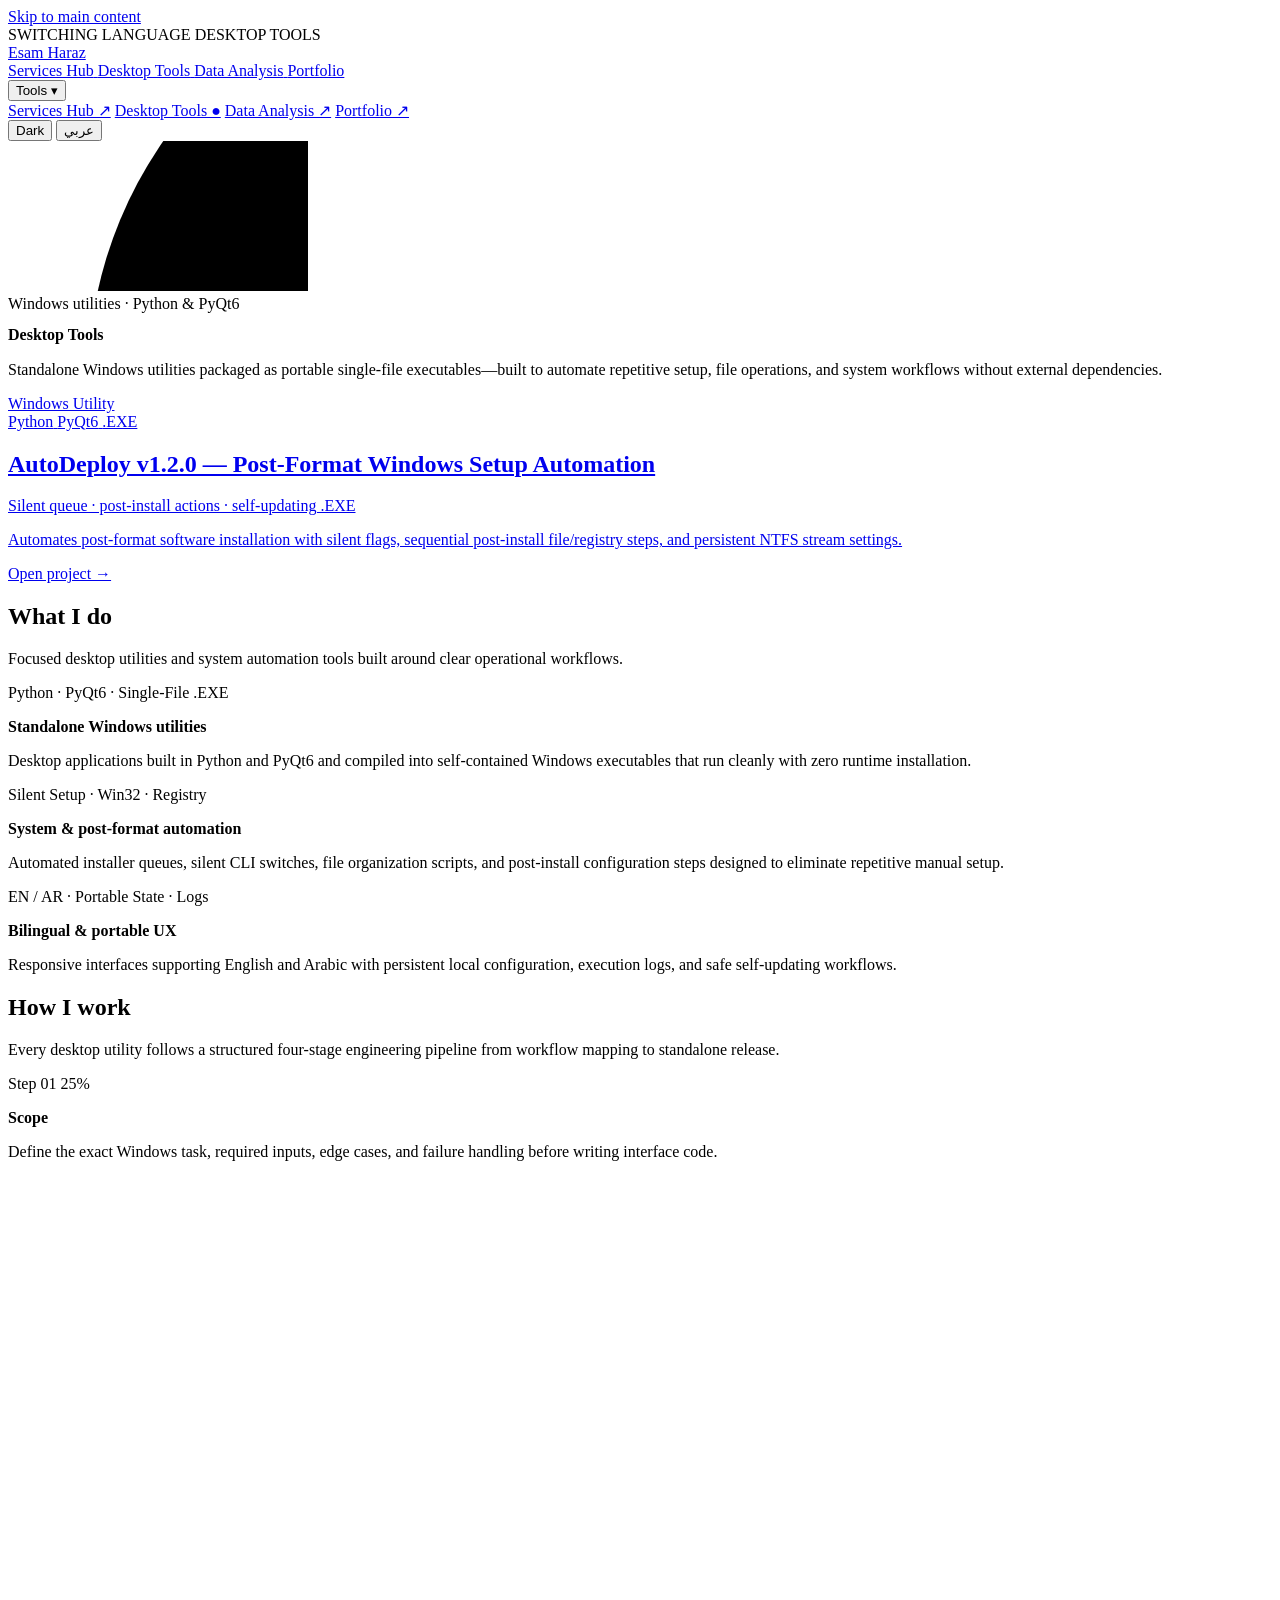
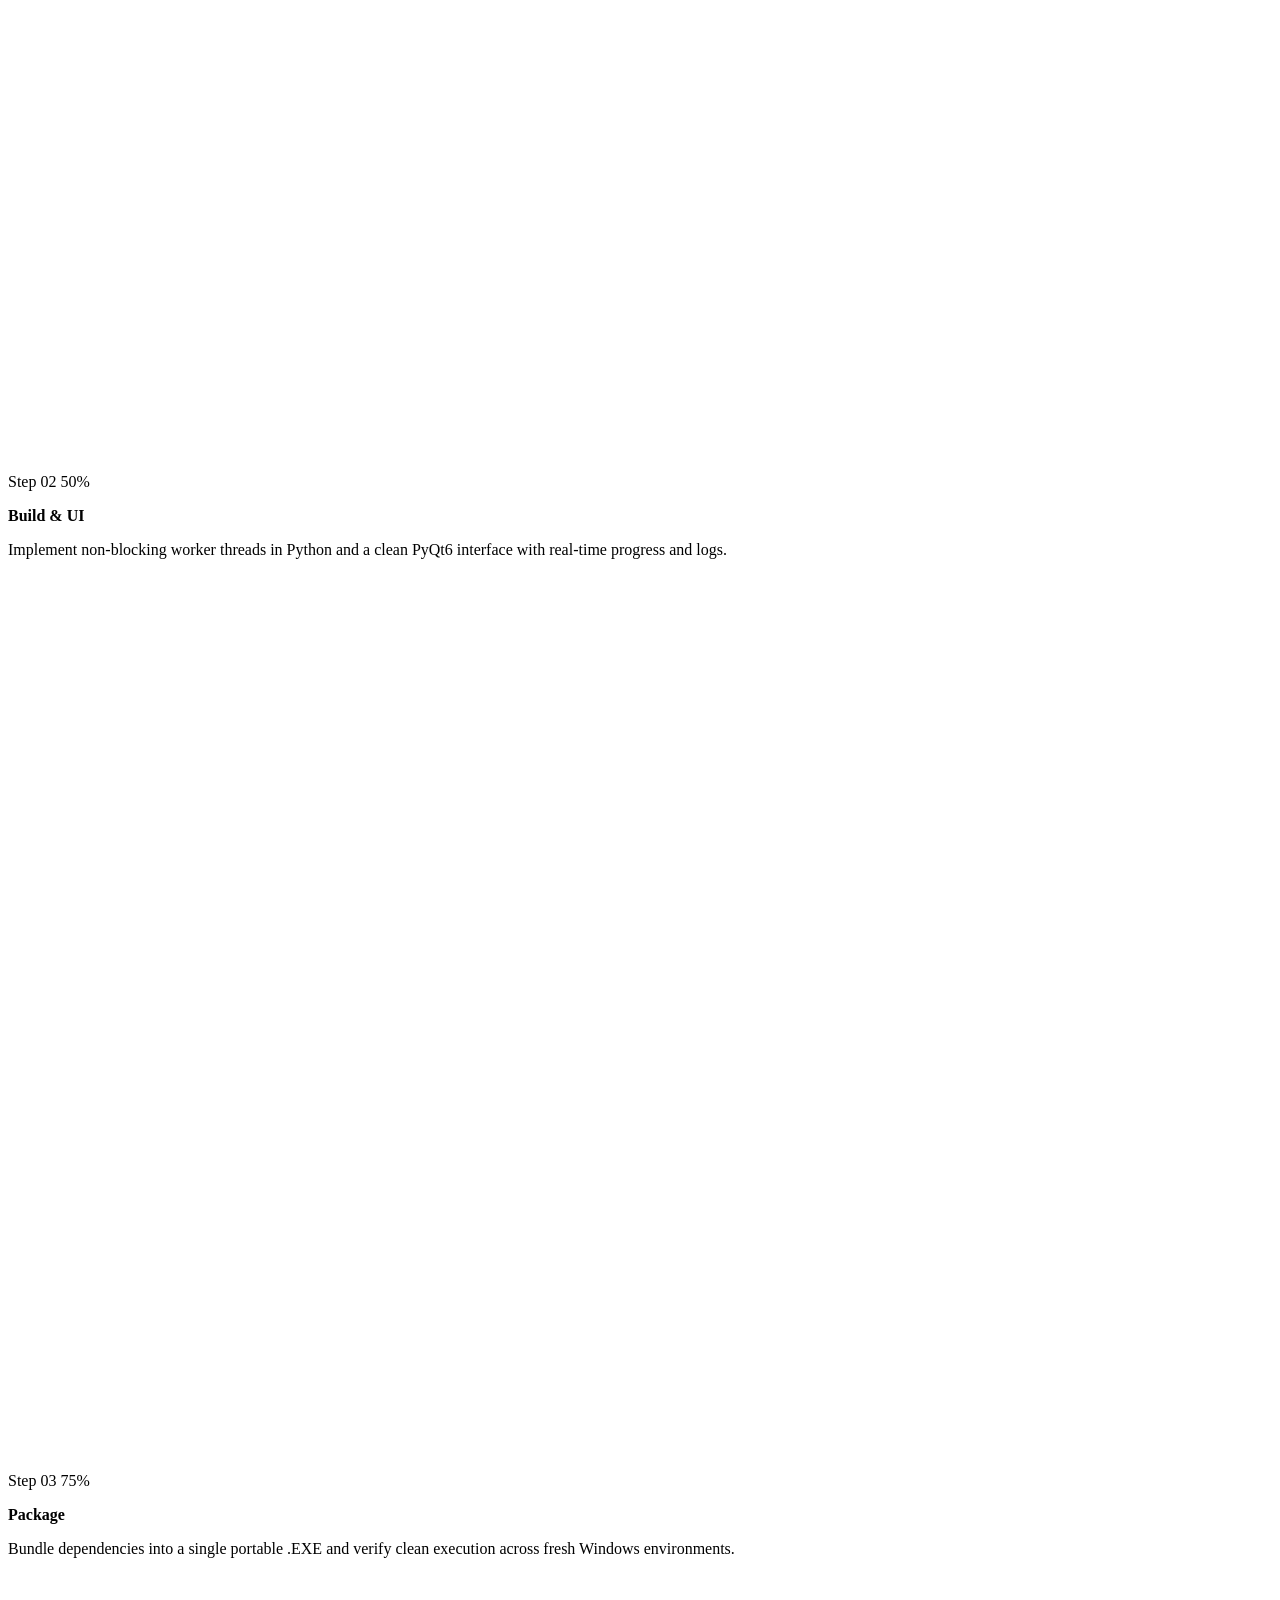
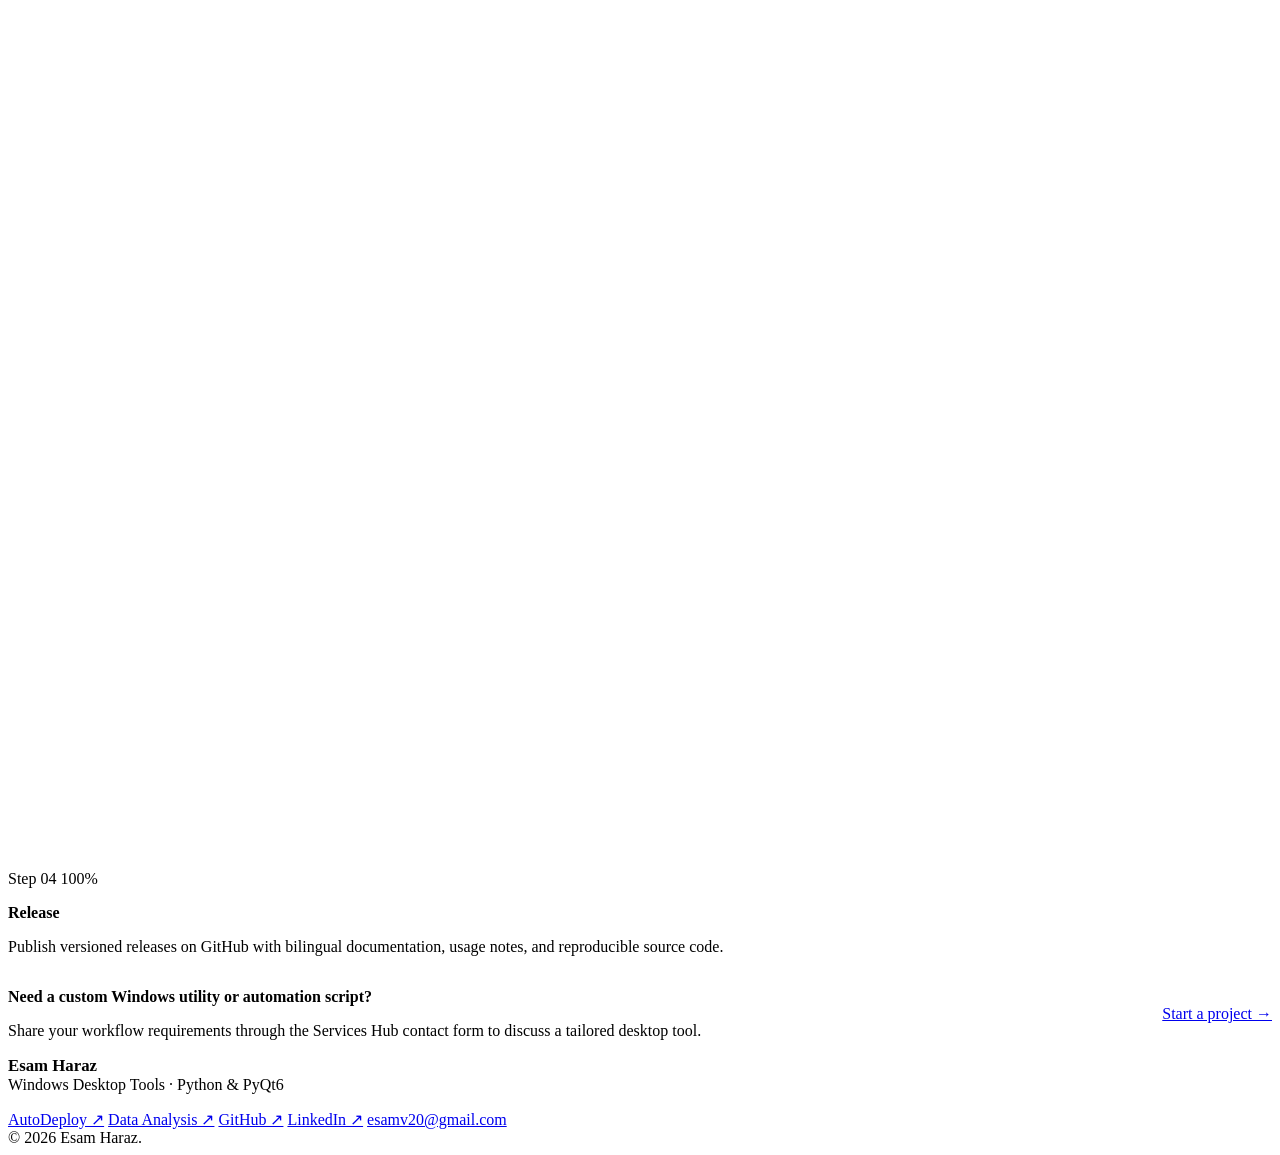
==== index.html @ bc5616f2 "Add index.html for Desktop Tools website This commit adds a new HTML file for the Desktop Tools webs" ====
<!DOCTYPE html>
<html lang="en" dir="ltr" data-site="deploy">
<head>
  <meta charset="UTF-8">
  <meta name="viewport" content="width=device-width, initial-scale=1.0">

  <!-- Single Site Config Block (Base URL, Navigation Graph & Contact Routing) -->
  <script>
    window.SITE_CONFIG = {
      baseUrl: "https://esam-haraz.github.io/Desktop-Tools/",
      currentSiteId: "desktop-tools",
      sitesGraph: [
        { id: "hub",           labelEn: "Services Hub",  labelAr: "المركز الرئيسي",   url: "https://esam-haraz.github.io/hub/" },
        { id: "desktop-tools", labelEn: "Desktop Tools", labelAr: "أدوات سطح المكتب", url: "./" },
        { id: "data",          labelEn: "Data Analysis", labelAr: "تحليل البيانات",   url: "https://esam-haraz.github.io/Data-Analysis/" },
        { id: "portfolio",     labelEn: "Portfolio",     labelAr: "معرض الأعمال",     url: "https://esam-haraz.github.io/portfolio/" }
      ],
      hubContactUrl: "https://esam-haraz.github.io/hub/#contact",
      email: "esamv20@gmail.com",
      linkedinUrl: "https://www.linkedin.com/in/esam-haraz-459925402"
    };
  </script>

  <!-- Primary SEO & Canonical Metadata -->
  <title>Windows Desktop Tools — Esam Haraz</title>
  <meta name="description" content="Standalone Windows desktop utilities and automation tools built by Esam Haraz with Python and PyQt6, packaged as portable single-file executables.">
  <meta name="author" content="Esam Haraz">
  <link rel="canonical" id="meta-canonical" href="https://esam-haraz.github.io/Desktop-Tools/">

  <!-- Open Graph & Social Sharing Metadata -->
  <meta property="og:type" content="website">
  <meta property="og:locale" content="en_US">
  <meta property="og:locale:alternate" content="ar_EG">
  <meta property="og:title" content="Windows Desktop Tools — Esam Haraz">
  <meta property="og:description" content="Standalone Windows desktop utilities built with Python and PyQt6, featuring silent setup automation, portable configuration, and bilingual interfaces.">
  <meta property="og:url" id="meta-og-url" content="https://esam-haraz.github.io/Desktop-Tools/">
  <meta property="og:image" id="meta-og-image" content="https://esam-haraz.github.io/Desktop-Tools/assets/og-cover.png?v=1">
  <meta property="og:image:width" content="1200">
  <meta property="og:image:height" content="630">
  <meta name="twitter:card" content="summary_large_image">
  <meta name="twitter:title" content="Windows Desktop Tools — Esam Haraz">
  <meta name="twitter:description" content="Standalone Windows desktop utilities built with Python and PyQt6, packaged as portable single-file executables.">
  <meta name="twitter:image" id="meta-twitter-image" content="https://esam-haraz.github.io/Desktop-Tools/assets/og-cover.png?v=1">

  <!-- Inline Vector Favicon (Deploy Green #35E08C) -->
  <link rel="icon" type="image/svg+xml" href="data:image/svg+xml,%3Csvg xmlns='http://www.w3.org/2000/svg' viewBox='0 0 64 64'%3E%3Crect x='4' y='4' width='56' height='56' rx='12' fill='%23080F0D' stroke='%2335E08C' stroke-width='3'/%3E%3Crect x='14' y='18' width='36' height='8' rx='4' fill='%2335E08C'/%3E%3Crect x='14' y='30' width='24' height='8' rx='4' fill='%2335E08C'/%3E%3Crect x='14' y='42' width='30' height='8' rx='4' fill='%2335E08C'/%3E%3C/svg%3E">

  <!-- Google Fonts: Bricolage Grotesque, Instrument Sans, DM Mono & IBM Plex Sans Arabic -->
  <link rel="preconnect" href="https://fonts.googleapis.com">
  <link rel="preconnect" href="https://fonts.gstatic.com" crossorigin>
  <link href="https://fonts.googleapis.com/css2?family=Bricolage+Grotesque:wght@700;800&family=DM+Mono:wght@400;500&family=IBM+Plex+Sans+Arabic:wght@400;500;600;700&family=Instrument+Sans:wght@400;500;600;700&display=swap" rel="stylesheet">

  <!-- Shared Design System v1.1 -->
  <link rel="stylesheet" href="./assets/ds.css">
  <script src="./assets/ds.js" defer></script>
</head>
<body>
  <a href="#main-content" class="ds-skip-link" data-i18n="skipToMain">Skip to main content</a>

  <!-- Circular Language Transition Curtain (Wipe Motion) -->
  <div class="ds-curtain" id="ds-curtain" aria-hidden="true">
    <div class="ds-curtain-layer ds-curtain-outer" id="ds-curtain-outer"></div>
    <div class="ds-curtain-layer ds-curtain-inner" id="ds-curtain-inner">
      <span class="ds-curtain-sub" id="ds-curtain-sub">SWITCHING LANGUAGE</span>
      <span class="ds-curtain-label" id="ds-curtain-label">DESKTOP TOOLS</span>
    </div>
  </div>

  <!-- Site Header with Mini Node-Graph Navigation & Mobile (<480px) Dropdown -->
  <header class="ds-header">
    <a href="./" class="ds-brand">
      <span class="ds-brand-mark" aria-hidden="true"></span>
      <span data-i18n="brandName">Esam Haraz</span>
    </a>

    <!-- Desktop & Tablet Mini Node-Graph (Static fallback included for No-JS) -->
    <nav class="ds-mini-graph" id="ds-mini-graph" aria-label="Sites network navigation">
      <a href="https://esam-haraz.github.io/hub/" class="ds-mini-node">
        <span class="ds-mini-dot" aria-hidden="true"></span>
        <span>Services Hub</span>
      </a>
      <span class="ds-mini-edge" aria-hidden="true"></span>
      <a href="./" class="ds-mini-node is-current" aria-current="page">
        <span class="ds-mini-dot" aria-hidden="true"></span>
        <span>Desktop Tools</span>
      </a>
      <span class="ds-mini-edge" aria-hidden="true"></span>
      <a href="https://esam-haraz.github.io/Data-Analysis/" class="ds-mini-node">
        <span class="ds-mini-dot" aria-hidden="true"></span>
        <span>Data Analysis</span>
      </a>
      <span class="ds-mini-edge" aria-hidden="true"></span>
      <a href="https://esam-haraz.github.io/portfolio/" class="ds-mini-node">
        <span class="ds-mini-dot" aria-hidden="true"></span>
        <span>Portfolio</span>
      </a>
    </nav>

    <!-- Mobile (<480px) Compact Dropdown Switcher -->
    <div class="ds-nav-dropdown" id="ds-nav-dropdown">
      <button type="button"
              class="ds-nav-dropdown-btn"
              id="ds-nav-dropdown-btn"
              aria-expanded="false"
              aria-controls="ds-nav-dropdown-menu">
        Tools ▾
      </button>
      <div class="ds-nav-dropdown-menu" id="ds-nav-dropdown-menu" role="menu">
        <a href="https://esam-haraz.github.io/hub/" role="menuitem">Services Hub ↗</a>
        <a href="./" class="is-current" aria-current="page" role="menuitem">Desktop Tools ●</a>
        <a href="https://esam-haraz.github.io/Data-Analysis/" role="menuitem">Data Analysis ↗</a>
        <a href="https://esam-haraz.github.io/portfolio/" role="menuitem">Portfolio ↗</a>
      </div>
    </div>

    <!-- Theme & Language Controls -->
    <div class="ds-header-controls">
      <button type="button" class="ds-icon-btn" id="ds-theme-toggle" aria-pressed="false" aria-label="Switch to dark mode">
        <span data-theme-label>Dark</span>
      </button>
      <button type="button" class="ds-icon-btn" id="ds-lang-toggle" aria-label="التبديل إلى اللغة العربية">
        عربي
      </button>
    </div>
  </header>

  <!-- Thin Top Scroll Progress Bar -->
  <div class="ds-top-progress" aria-hidden="true">
    <div class="ds-top-progress-fill"></div>
  </div>

  <main id="main-content">
    <!-- ======================================================================
         HERO & RADIAL SPIDER NETWORK GRAPH
         ====================================================================== -->
    <section class="ds-section" aria-labelledby="tools-hero-title">
      <div class="ds-container">
        <div class="ds-spider-wrap">
          <div class="ds-spider-canvas" id="ds-spider-canvas">

            <!-- Concentric SVG Rings & Animated Connectors (Desktop) -->
            <svg class="ds-spider-svg" id="ds-spider-svg" aria-hidden="true">
              <circle class="ds-spider-ring" cx="500" cy="240" r="160"></circle>
              <circle class="ds-spider-ring" cx="500" cy="240" r="290"></circle>
              <circle class="ds-spider-ring" cx="500" cy="240" r="420"></circle>

              <path class="ds-spider-edge-base" data-edge="0" d=""></path>
              <path class="ds-spider-edge-fill" data-edge="0" d=""></path>
            </svg>

            <!-- Central Topic Node -->
            <div class="ds-spider-center" id="ds-spider-center">
              <div class="ds-chips-row" style="justify-content: center; margin-block-end: var(--space-3);">
                <span class="ds-chip" data-i18n="toolsChip">Windows utilities · Python &amp; PyQt6</span>
              </div>
              <h1 id="tools-hero-title" style="font-size: var(--text-hero); line-height: 1.15; margin-block-end: var(--space-3);" data-i18n="heroTitle">
                Desktop Tools
              </h1>
              <p style="color: var(--ink-muted); margin-inline: auto;" data-i18n="heroLead">
                Standalone Windows utilities packaged as portable single-file executables—built to automate repetitive setup, file operations, and system workflows without external dependencies.
              </p>
            </div>

            <!-- Connected Project Nodes (Real <a> links for keyboard & No-JS) -->
            <div class="ds-spider-branches">

              <!-- Branch 0: AutoDeploy v1.2.0 -->
              <a href="https://esam-haraz.github.io/AutoDeploy/" class="ds-spider-node" data-branch="0">
                <div>
                  <div class="ds-spider-node-top" style="margin-block-end: var(--space-2);">
                    <span class="ds-chip ds-chip-accent" data-i18n="p1Domain">Windows Utility</span>
                    <div class="ds-chips-row">
                      <span class="ds-chip">Python</span>
                      <span class="ds-chip">PyQt6</span>
                      <span class="ds-chip">.EXE</span>
                    </div>
                  </div>
                  <h2 class="ds-spider-node-title" data-i18n="p1Title">
                    AutoDeploy v1.2.0 — Post-Format Windows Setup Automation
                  </h2>
                </div>

                <div class="ds-spider-stat" data-i18n="p1Stat">
                  Silent queue · post-install actions · self-updating .EXE
                </div>

                <p class="ds-spider-extra" data-i18n="p1Extra">
                  Automates post-format software installation with silent flags, sequential post-install file/registry steps, and persistent NTFS stream settings.
                </p>

                <span class="ds-spider-cta" data-i18n="openProject">Open project →</span>
              </a>

            </div>
          </div>
        </div>
      </div>
    </section>

    <!-- ======================================================================
         SECTION: WHAT I DO
         ====================================================================== -->
    <section class="ds-section" id="what-i-do" aria-labelledby="what-title">
      <div class="ds-container">
        <div class="ds-section-header">
          <h2 class="ds-section-title" id="what-title" data-i18n="whatTitle">What I do</h2>
          <p class="ds-section-desc" data-i18n="whatDesc">
            Focused desktop utilities and system automation tools built around clear operational workflows.
          </p>
        </div>

        <div class="ds-services-grid">
          <article class="ds-node">
            <div class="ds-node-header">
              <span>Python · PyQt6 · Single-File .EXE</span>
            </div>
            <div class="ds-node-body">
              <h3 style="font-size: var(--text-h3); margin-block-end: var(--space-2);" data-i18n="srv1Title">
                Standalone Windows utilities
              </h3>
              <p style="color: var(--ink-muted); font-size: var(--text-sm);" data-i18n="srv1Body">
                Desktop applications built in Python and PyQt6 and compiled into self-contained Windows executables that run cleanly with zero runtime installation.
              </p>
            </div>
          </article>

          <article class="ds-node">
            <div class="ds-node-header">
              <span>Silent Setup · Win32 · Registry</span>
            </div>
            <div class="ds-node-body">
              <h3 style="font-size: var(--text-h3); margin-block-end: var(--space-2);" data-i18n="srv2Title">
                System &amp; post-format automation
              </h3>
              <p style="color: var(--ink-muted); font-size: var(--text-sm);" data-i18n="srv2Body">
                Automated installer queues, silent CLI switches, file organization scripts, and post-install configuration steps designed to eliminate repetitive manual setup.
              </p>
            </div>
          </article>

          <article class="ds-node">
            <div class="ds-node-header">
              <span>EN / AR · Portable State · Logs</span>
            </div>
            <div class="ds-node-body">
              <h3 style="font-size: var(--text-h3); margin-block-end: var(--space-2);" data-i18n="srv3Title">
                Bilingual &amp; portable UX
              </h3>
              <p style="color: var(--ink-muted); font-size: var(--text-sm);" data-i18n="srv3Body">
                Responsive interfaces supporting English and Arabic with persistent local configuration, execution logs, and safe self-updating workflows.
              </p>
            </div>
          </article>
        </div>
      </div>
    </section>

    <!-- ======================================================================
         SECTION: HOW I WORK (4-NODE CONNECTED PIPELINE WITH PORTS)
         ====================================================================== -->
    <section class="ds-section" id="how-i-work" aria-labelledby="how-title">
      <div class="ds-container">
        <div class="ds-section-header">
          <h2 class="ds-section-title" id="how-title" data-i18n="howTitle">How I work</h2>
          <p class="ds-section-desc" data-i18n="howDesc">
            Every desktop utility follows a structured four-stage engineering pipeline from workflow mapping to standalone release.
          </p>
        </div>

        <div class="ds-pipeline-row">
          <!-- Step 01 -->
          <div class="ds-pipeline-step">
            <span class="ds-port ds-port--out is-connected" aria-hidden="true"></span>
            <div class="ds-step-top">
              <span class="ds-step-badge">Step 01</span>
              <span class="ds-step-pct">25%</span>
            </div>
            <div>
              <h3 style="font-size: var(--text-h3); margin-block-end: var(--space-1);" data-i18n="step1Title">Scope</h3>
              <p style="font-size: var(--text-sm); color: var(--ink-muted);" data-i18n="step1Body">
                Define the exact Windows task, required inputs, edge cases, and failure handling before writing interface code.
              </p>
            </div>
            <div class="ds-step-meter">
              <div class="ds-progress" aria-hidden="true">
                <div class="ds-progress-fill" style="--progress: 0.25;"></div>
              </div>
            </div>
          </div>

          <!-- Connector 01 -> 02 -->
          <div class="ds-pipeline-link" aria-hidden="true">
            <svg class="ds-connector" data-scroll-fill data-connector-index="0" viewBox="0 0 34 24">
              <line class="ds-connector-base" x1="0" y1="12" x2="34" y2="12"></line>
              <line class="ds-connector-fill" x1="0" y1="12" x2="34" y2="12"></line>
            </svg>
          </div>

          <!-- Step 02 -->
          <div class="ds-pipeline-step">
            <span class="ds-port ds-port--in is-connected" aria-hidden="true"></span>
            <span class="ds-port ds-port--out is-connected" aria-hidden="true"></span>
            <div class="ds-step-top">
              <span class="ds-step-badge">Step 02</span>
              <span class="ds-step-pct">50%</span>
            </div>
            <div>
              <h3 style="font-size: var(--text-h3); margin-block-end: var(--space-1);" data-i18n="step2Title">Build &amp; UI</h3>
              <p style="font-size: var(--text-sm); color: var(--ink-muted);" data-i18n="step2Body">
                Implement non-blocking worker threads in Python and a clean PyQt6 interface with real-time progress and logs.
              </p>
            </div>
            <div class="ds-step-meter">
              <div class="ds-progress" aria-hidden="true">
                <div class="ds-progress-fill" style="--progress: 0.50;"></div>
              </div>
            </div>
          </div>

          <!-- Connector 02 -> 03 -->
          <div class="ds-pipeline-link" aria-hidden="true">
            <svg class="ds-connector" data-scroll-fill data-connector-index="1" viewBox="0 0 34 24">
              <line class="ds-connector-base" x1="0" y1="12" x2="34" y2="12"></line>
              <line class="ds-connector-fill" x1="0" y1="12" x2="34" y2="12"></line>
            </svg>
          </div>

          <!-- Step 03 -->
          <div class="ds-pipeline-step">
            <span class="ds-port ds-port--in is-connected" aria-hidden="true"></span>
            <span class="ds-port ds-port--out is-connected" aria-hidden="true"></span>
            <div class="ds-step-top">
              <span class="ds-step-badge">Step 03</span>
              <span class="ds-step-pct">75%</span>
            </div>
            <div>
              <h3 style="font-size: var(--text-h3); margin-block-end: var(--space-1);" data-i18n="step3Title">Package</h3>
              <p style="font-size: var(--text-sm); color: var(--ink-muted);" data-i18n="step3Body">
                Bundle dependencies into a single portable .EXE and verify clean execution across fresh Windows environments.
              </p>
            </div>
            <div class="ds-step-meter">
              <div class="ds-progress" aria-hidden="true">
                <div class="ds-progress-fill" style="--progress: 0.75;"></div>
              </div>
            </div>
          </div>

          <!-- Connector 03 -> 04 -->
          <div class="ds-pipeline-link" aria-hidden="true">
            <svg class="ds-connector" data-scroll-fill data-connector-index="2" viewBox="0 0 34 24">
              <line class="ds-connector-base" x1="0" y1="12" x2="34" y2="12"></line>
              <line class="ds-connector-fill" x1="0" y1="12" x2="34" y2="12"></line>
            </svg>
          </div>

          <!-- Step 04 -->
          <div class="ds-pipeline-step">
            <span class="ds-port ds-port--in is-connected" aria-hidden="true"></span>
            <div class="ds-step-top">
              <span class="ds-step-badge">Step 04</span>
              <span class="ds-step-pct">100%</span>
            </div>
            <div>
              <h3 style="font-size: var(--text-h3); margin-block-end: var(--space-1);" data-i18n="step4Title">Release</h3>
              <p style="font-size: var(--text-sm); color: var(--ink-muted);" data-i18n="step4Body">
                Publish versioned releases on GitHub with bilingual documentation, usage notes, and reproducible source code.
              </p>
            </div>
            <div class="ds-step-meter">
              <div class="ds-progress" aria-hidden="true">
                <div class="ds-progress-fill" style="--progress: 1;"></div>
              </div>
            </div>
          </div>
        </div>

        <!-- Single Contact CTA (Bound to SITE_CONFIG.hubContactUrl -> Hub #contact) -->
        <div style="margin-block-start: var(--space-6); display: flex; flex-wrap: wrap; align-items: center; justify-content: space-between; gap: var(--space-4); background-color: var(--bg-surface); border: 1.5px solid var(--rule-strong); border-radius: var(--radius-lg); padding: var(--space-5);">
          <div>
            <h3 style="font-size: var(--text-h3); margin-block-end: var(--space-1);" data-i18n="ctaBoxTitle">
              Need a custom Windows utility or automation script?
            </h3>
            <p style="font-size: var(--text-sm); color: var(--ink-muted);" data-i18n="ctaBoxDesc">
              Share your workflow requirements through the Services Hub contact form to discuss a tailored desktop tool.
            </p>
          </div>
          <a href="https://esam-haraz.github.io/hub/#contact" class="ds-btn ds-btn-primary" data-contact-cta data-i18n="ctaBoxBtn">
            Start a project →
          </a>
        </div>
      </div>
    </section>
  </main>

  <!-- Site Footer -->
  <footer class="ds-footer">
    <div class="ds-container">
      <div class="ds-footer-grid">
        <div>
          <strong style="font-family: var(--font-display); font-size: 1.05rem;" data-i18n="brandName">Esam Haraz</strong>
          <p style="font-size: var(--text-sm); color: var(--ink-muted); margin-block-start: var(--space-1);" data-i18n="footerTagline">
            Windows Desktop Tools · Python &amp; PyQt6
          </p>
        </div>

        <div class="ds-footer-links">
          <a href="https://esam-haraz.github.io/AutoDeploy/" class="ds-btn ds-btn-secondary">AutoDeploy ↗</a>
          <a href="https://esam-haraz.github.io/Data-Analysis/" class="ds-btn ds-btn-secondary" data-i18n="navData">Data Analysis ↗</a>
          <a href="https://github.com/Esam-Haraz" target="_blank" rel="noopener noreferrer" class="ds-btn ds-btn-secondary">GitHub ↗</a>
          <a href="https://www.linkedin.com/in/esam-haraz-459925402" target="_blank" rel="noopener noreferrer" class="ds-btn ds-btn-secondary">LinkedIn ↗</a>
          <a href="https://esam-haraz.github.io/hub/#contact" class="ds-btn ds-btn-secondary" data-contact-cta>esamv20@gmail.com</a>
        </div>
      </div>

      <div class="ds-footer-bottom">
        <span data-i18n="copyright">© 2026 Esam Haraz.</span>
      </div>
    </div>
  </footer>

  <!-- ==========================================================================
       BILINGUAL DICTIONARY (EN & AR)
       ========================================================================== -->
  <script>
    window.PAGE_I18N = {
      en: {
        skipToMain: "Skip to main content",
        brandName: "Esam Haraz",
        toolsChip: "Windows utilities · Python & PyQt6",
        heroTitle: "Desktop Tools",
        heroLead: "Standalone Windows utilities packaged as portable single-file executables—built to automate repetitive setup, file operations, and system workflows without external dependencies.",
        p1Domain: "Windows Utility",
        p1Title: "AutoDeploy v1.2.0 — Post-Format Windows Setup Automation",
        p1Stat: "Silent queue · post-install actions · self-updating .EXE",
        p1Extra: "Automates post-format software installation with silent flags, sequential post-install file/registry steps, and persistent NTFS stream settings.",
        openProject: "Open project →",
        whatTitle: "What I do",
        whatDesc: "Focused desktop utilities and system automation tools built around clear operational workflows.",
        srv1Title: "Standalone Windows utilities",
        srv1Body: "Desktop applications built in Python and PyQt6 and compiled into self-contained Windows executables that run cleanly with zero runtime installation.",
        srv2Title: "System & post-format automation",
        srv2Body: "Automated installer queues, silent CLI switches, file organization scripts, and post-install configuration steps designed to eliminate repetitive manual setup.",
        srv3Title: "Bilingual & portable UX",
        srv3Body: "Responsive interfaces supporting English and Arabic with persistent local configuration, execution logs, and safe self-updating workflows.",
        howTitle: "How I work",
        howDesc: "Every desktop utility follows a structured four-stage engineering pipeline from workflow mapping to standalone release.",
        step1Title: "Scope",
        step1Body: "Define the exact Windows task, required inputs, edge cases, and failure handling before writing interface code.",
        step2Title: "Build & UI",
        step2Body: "Implement non-blocking worker threads in Python and a clean PyQt6 interface with real-time progress and logs.",
        step3Title: "Package",
        step3Body: "Bundle dependencies into a single portable .EXE and verify clean execution across fresh Windows environments.",
        step4Title: "Release",
        step4Body: "Publish versioned releases on GitHub with bilingual documentation, usage notes, and reproducible source code.",
        ctaBoxTitle: "Need a custom Windows utility or automation script?",
        ctaBoxDesc: "Share your workflow requirements through the Services Hub contact form to discuss a tailored desktop tool.",
        ctaBoxBtn: "Start a project →",
        footerTagline: "Windows Desktop Tools · Python & PyQt6",
        navData: "Data Analysis ↗",
        copyright: "© 2026 Esam Haraz."
      },
      ar: {
        skipToMain: "تخطي إلى المحتوى الرئيسي",
        brandName: "عصام حراز",
        toolsChip: "أدوات ويندوز · Python و PyQt6",
        heroTitle: "أدوات سطح المكتب",
        heroLead: "أدوات مستقلة لنظام ويندوز مغلفة في ملفات تنفيذية محمولة (.EXE)—مصممة لأتمتة تثبيت البرامج وإدارة الملفات ومهام النظام المتكررة بدون أي متطلبات تثبيت خارجية.",
        p1Domain: "أداة ويندوز",
        p1Title: "AutoDeploy v1.2.0 — أتمتة إعداد الويندوز بعد الفورمات",
        p1Stat: "طابور تثبيت صامت · خطوات ما بعد التثبيت · ملف .EXE محمول",
        p1Extra: "يؤتمت تثبيت البرامج بعد فورمات الويندوز بأوامر التثبيت الصامت، وخطوات نسخ الملفات وتعديل الريجستري، وحفظ الإعدادات داخل تدفقات NTFS.",
        openProject: "فتح المشروع ←",
        whatTitle: "ما أقدمه",
        whatDesc: "أدوات سطح مكتب عملية وحلول أتمتة للنظام مبنية وفق متطلبات تشغيلية واضحة.",
        srv1Title: "أدوات ويندوز مستقلة",
        srv1Body: "تطبيقات سطح مكتب مطورة بلغة Python و PyQt6 ومجمعة في ملف تنفيذي واحد يعمل مباشرة على ويندوز بدون الحاجة لتثبيت بيئات تشغيل.",
        srv2Title: "أتمتة النظام وما بعد الفورمات",
        srv2Body: "طوابير تثبيت تلقائية، وأوامر تشغيل صامتة، وسكربتات تنظيم الملفات وخطوات الإعداد المسبق لتوفير الوقت وتجنب التكرار اليدوي.",
        srv3Title: "تجربة مستخدم محمولة وثنائية اللغة",
        srv3Body: "واجهات تدعم اللغتين العربية والإنجليزية مع حفظ الإعدادات محلياً وسجلات تنفيذ واضحة ودعم التحديث الذاتي الآمن.",
        howTitle: "منهجية العمل",
        howDesc: "تتبع كل أداة مسار تطوير واضح من أربع مراحل متسلسلة بدءاً من تحديد المتطلبات وحتى النشر كملف تنفيذي مستقل.",
        step1Title: "تحديد النطاق",
        step1Body: "تحديد المهمة المطلوبة على ويندوز والمدخلات والحالات الاستثنائية وطريقة التعامل مع الأخطاء قبل بناء الواجهة.",
        step2Title: "البرمجة والواجهة",
        step2Body: "تنفيذ العمليات في مسارات خلفية (Worker Threads) بـ Python مع واجهة PyQt6 تعرض التقدم وسجل التنفيذ لحظياً.",
        step3Title: "التغليف والاختبار",
        step3Body: "دمج الاعتماديات في ملف .EXE محمول واحد واختباره على بيئة ويندوز نظيفة لضمان الاستقرار.",
        step4Title: "الإصدار والتوثيق",
        step4Body: "نشر الإصدارات على GitHub مع توثيق كامل باللغتين وتعليمات التشغيل والكود المصدري.",
        ctaBoxTitle: "هل تحتاج إلى أداة ويندوز مخصصة أو سكربت أتمتة؟",
        ctaBoxDesc: "شارك تفاصيل المهمة التي ترغب في أتمتتها عبر نموذج التواصل في المركز الرئيسي.",
        ctaBoxBtn: "ابدأ مشروعاً ←",
        footerTagline: "أدوات سطح مكتب لويندوز · Python و PyQt6",
        navData: "تحليل البيانات ↗",
        copyright: "© 2026 عصام حراز."
      }
    };
  </script>
</body>
</html>
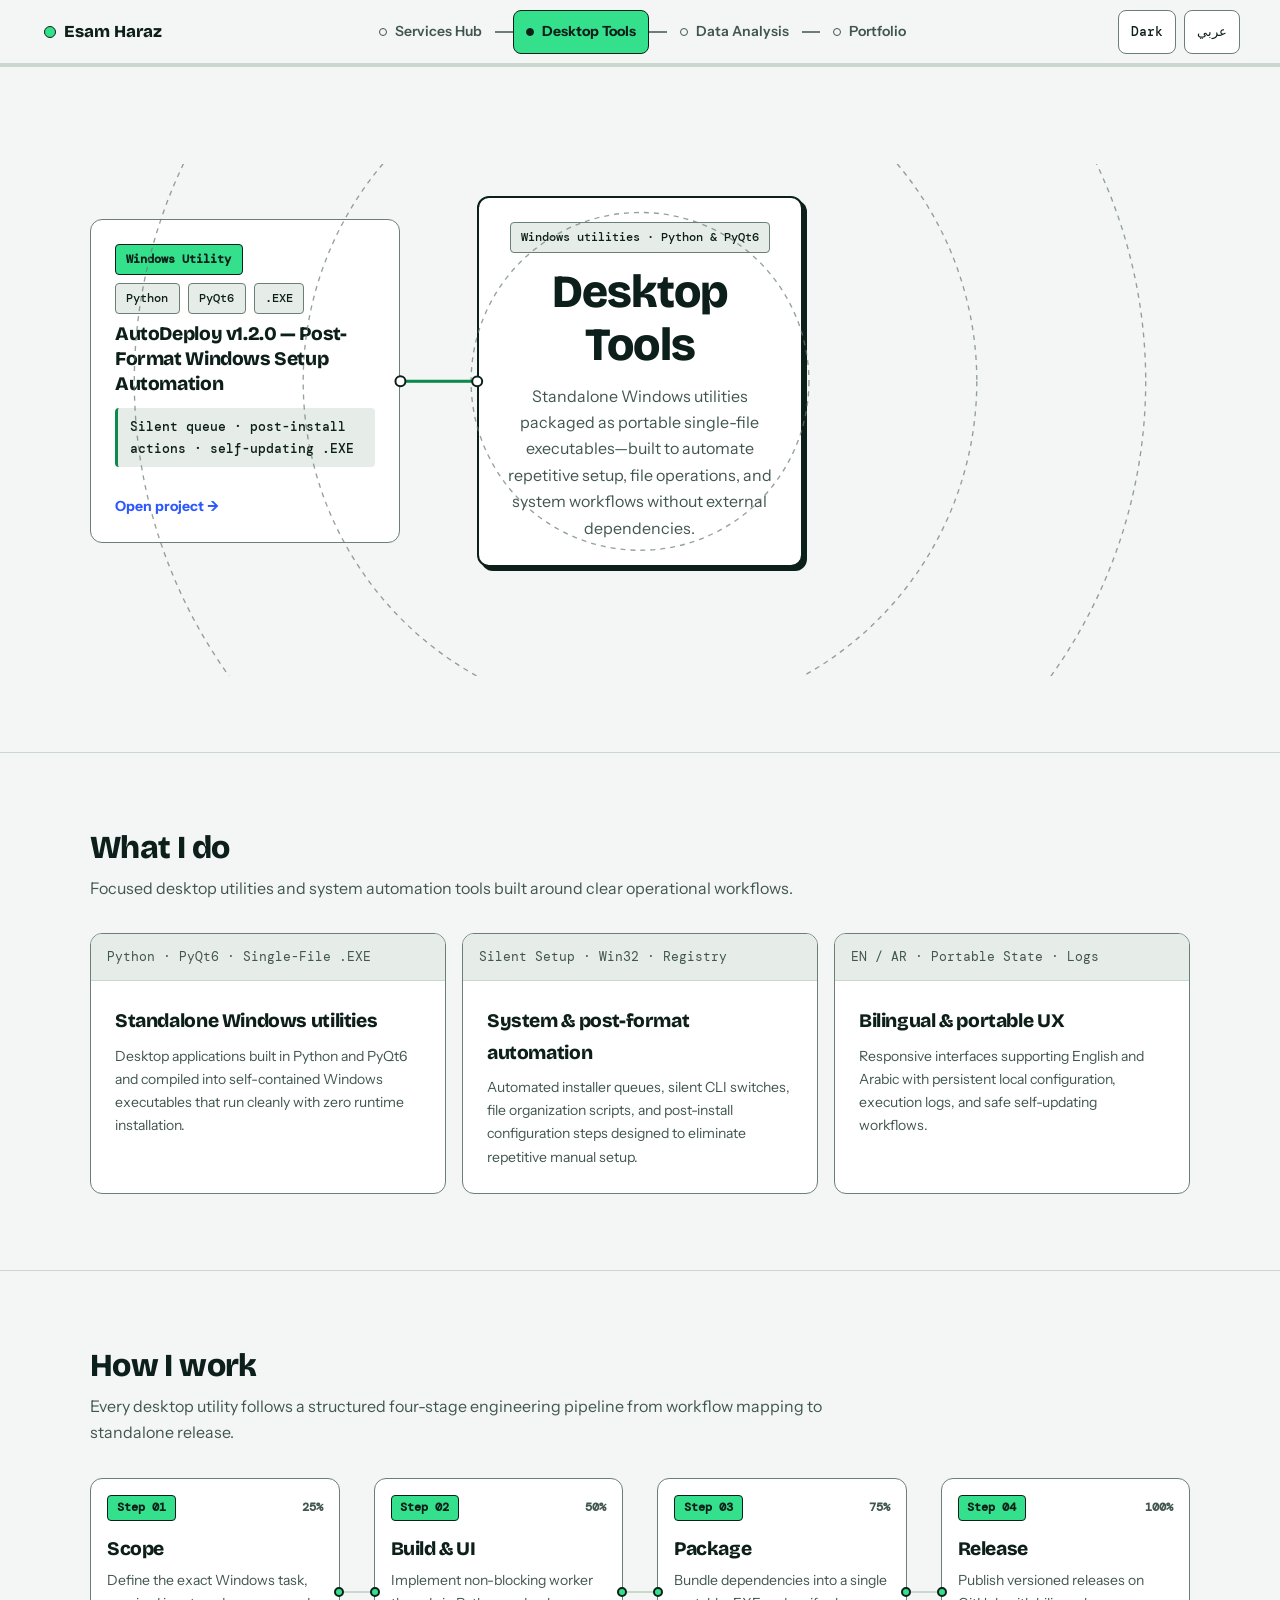
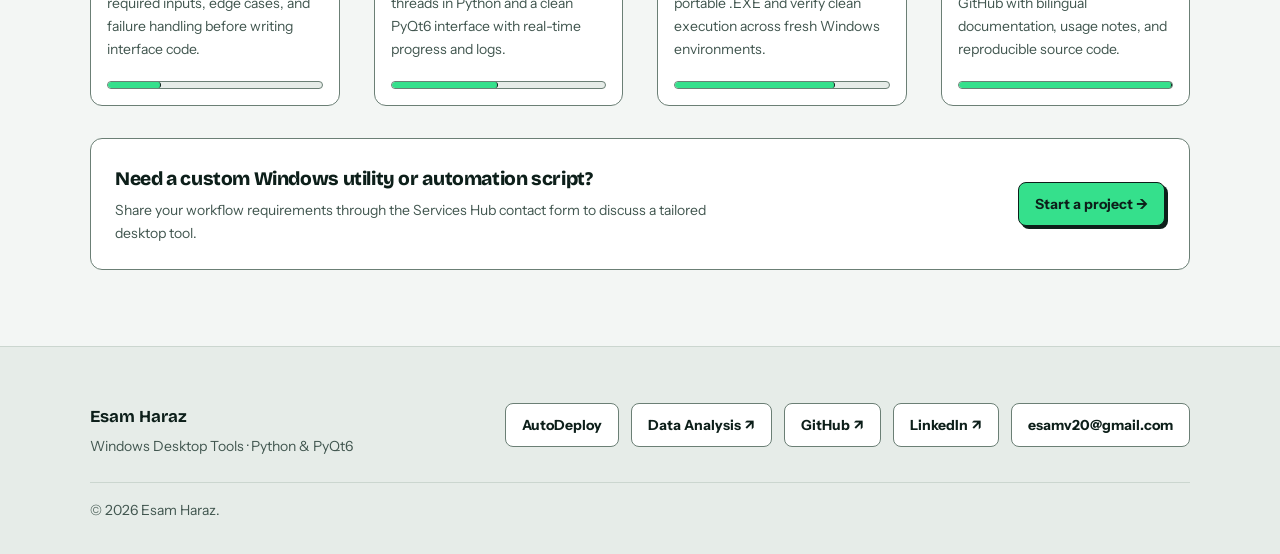
==== commit 91a5ff7f: "Update AutoDeploy links to local assets" ====
--- a/index.html
+++ b/index.html
@@ -165,7 +165,7 @@
             <div class="ds-spider-branches">
 
               <!-- Branch 0: AutoDeploy v1.2.0 -->
-              <a href="https://esam-haraz.github.io/AutoDeploy/" class="ds-spider-node" data-branch="0">
+              <a href="./assets/projects/autodeploy/" class="ds-spider-node" data-branch="0">
                 <div>
                   <div class="ds-spider-node-top" style="margin-block-end: var(--space-2);">
                     <span class="ds-chip ds-chip-accent" data-i18n="p1Domain">Windows Utility</span>
@@ -405,7 +405,7 @@
         </div>
 
         <div class="ds-footer-links">
-          <a href="https://esam-haraz.github.io/AutoDeploy/" class="ds-btn ds-btn-secondary">AutoDeploy ↗</a>
+          <a href="./assets/projects/autodeploy/" class="ds-btn ds-btn-secondary">AutoDeploy</a>
           <a href="https://esam-haraz.github.io/Data-Analysis/" class="ds-btn ds-btn-secondary" data-i18n="navData">Data Analysis ↗</a>
           <a href="https://github.com/Esam-Haraz" target="_blank" rel="noopener noreferrer" class="ds-btn ds-btn-secondary">GitHub ↗</a>
           <a href="https://www.linkedin.com/in/esam-haraz-459925402" target="_blank" rel="noopener noreferrer" class="ds-btn ds-btn-secondary">LinkedIn ↗</a>
--- a/assets/ds.css
+++ b/assets/ds.css
@@ -0,0 +1,1687 @@
+/* ============================================================================
+   DESIGN SYSTEM v1.1 — SHARED PIPELINE ARCHITECTURE
+   Author: Esam Haraz
+   Path: Data-Analysis/assets/projects/ds.css
+   ============================================================================ */
+
+/* ----------------------------------------------------------------------------
+   1. DESIGN TOKENS (LIGHT PAPER DEFAULT & DEEP FOREST DARK MODE)
+   ---------------------------------------------------------------------------- */
+:root {
+  /* Surface & Ink Palette (Light Mode Default) */
+  --bg-paper: #F3F6F4;
+  --bg-surface: #FFFFFF;
+  --bg-sunken: #E6ECE8;
+  --ink: #0D1F1A;
+  --ink-muted: #41564F;
+
+  /* Structural Rules (WCAG AA Non-Text Contrast >= 3:1) */
+  --rule: #CBD6CF;
+  --rule-strong: #6B7F75;
+
+  /* Interactive Focus & Links */
+  --cobalt: #2B59FF;
+
+  /* Site Accent Tokens (Used as fills with --ink-on-accent text) */
+  --ink-on-accent: #0D1F1A;
+  --accent-deploy: #35E08C;
+  --accent-data: #FFB020;
+  --accent-folio: #FF6F59;
+  --accent-hub: #527BFF;
+
+  /* Default Site Accent & High-Contrast Stroke Line Token */
+  --site-accent: var(--accent-deploy);
+  --accent-line: #0B8A4C;
+
+  /* Semantic Status Tokens */
+  --status-warn-bg: #FFF3D6;
+  --status-warn-ink: #6E4300;
+  --status-err: #C92A2A;
+
+  /* Typography Families */
+  --font-display: 'Bricolage Grotesque', 'IBM Plex Sans Arabic', -apple-system, BlinkMacSystemFont, sans-serif;
+  --font-sans: 'Instrument Sans', 'IBM Plex Sans Arabic', -apple-system, BlinkMacSystemFont, sans-serif;
+  --font-mono: 'DM Mono', ui-monospace, SFMono-Regular, Menlo, Consolas, monospace;
+
+  /* Fluid Type Scale */
+  --text-hero: clamp(1.95rem, 3.6vw, 3.1rem);
+  --text-h2: clamp(1.45rem, 2.5vw, 2.05rem);
+  --text-h3: clamp(1.1rem, 1.5vw, 1.3rem);
+  --text-body: 1rem;
+  --text-sm: 0.875rem;
+  --text-mono: 0.8125rem;
+
+  /* Spacing Scale (4px Base) */
+  --space-1: 0.25rem;
+  --space-2: 0.5rem;
+  --space-3: 0.75rem;
+  --space-4: 1rem;
+  --space-5: 1.5rem;
+  --space-6: 2rem;
+  --space-8: 3.5rem;
+  --space-10: 5rem;
+
+  /* Geometric Radii */
+  --radius-sm: 4px;
+  --radius-md: 8px;
+  --radius-lg: 12px;
+  --radius-pill: 999px;
+
+  /* Motion Vocabulary (Strictly 4 Allowed Motions) */
+  --motion-fill-dur: 320ms;
+  --motion-fill-ease: cubic-bezier(0.22, 1, 0.36, 1);
+
+  --motion-tick-dur: 220ms;
+  --motion-tick-ease: cubic-bezier(0.34, 1.56, 0.64, 1);
+
+  --motion-connect-dur: 550ms;
+  --motion-connect-ease: cubic-bezier(0.65, 0, 0.35, 1);
+
+  --motion-wipe-dur: 580ms;
+  --motion-wipe-ease: cubic-bezier(0.76, 0, 0.24, 1);
+
+  /* Layout Dimensions */
+  --header-h: 64px;
+  --rail-w: 36px;
+  --container-max: 1180px;
+}
+
+/* Per-Site Accent & Line Overrides (Light Mode) */
+[data-site="autodeploy"] {
+  --site-accent: var(--accent-deploy);
+  --accent-line: #0B8A4C;
+}
+
+[data-site="data"] {
+  --site-accent: var(--accent-data);
+  --accent-line: #9A5B00;
+}
+
+[data-site="portfolio"] {
+  --site-accent: var(--accent-folio);
+  --accent-line: #B83B28;
+}
+
+[data-site="hub"] {
+  --site-accent: var(--accent-hub);
+  --accent-line: #2B59FF;
+}
+
+/* Dark Theme Overrides */
+[data-theme="dark"] {
+  --bg-paper: #0B1411;
+  --bg-surface: #12201B;
+  --bg-sunken: #070D0B;
+  --ink: #ECF2EF;
+  --ink-muted: #98ADA5;
+  --rule: #22362F;
+  --rule-strong: #4F7A6A;
+  --cobalt: #6E90FF;
+  --accent-line: var(--site-accent);
+  --status-warn-bg: #2A1F08;
+  --status-warn-ink: #FFB020;
+  --status-err: #FF6B6B;
+}
+
+/* ----------------------------------------------------------------------------
+   2. RESET, BASE TYPOGRAPHY & ACCESSIBILITY
+   ---------------------------------------------------------------------------- */
+*,
+*::before,
+*::after {
+  box-sizing: border-box;
+  margin: 0;
+  padding: 0;
+}
+
+html {
+  background-color: var(--bg-paper);
+  color: var(--ink);
+  font-size: 16px;
+  scroll-behavior: smooth;
+  scroll-padding-top: calc(var(--header-h) + var(--space-5));
+  overflow-x: hidden;
+  max-inline-size: 100%;
+}
+
+body {
+  font-family: var(--font-sans);
+  background-color: var(--bg-paper);
+  color: var(--ink);
+  line-height: 1.65;
+  min-height: 100dvh;
+  overflow-x: hidden;
+  max-inline-size: 100%;
+  -webkit-font-smoothing: antialiased;
+}
+
+[dir="rtl"] body,
+body[dir="rtl"] {
+  line-height: 1.75;
+}
+
+h1, h2, h3, h4 {
+  font-family: var(--font-display);
+  font-weight: 800;
+  color: var(--ink);
+  letter-spacing: -0.02em;
+}
+
+[dir="rtl"] h1,
+[dir="rtl"] h2,
+[dir="rtl"] h3,
+[dir="rtl"] h4 {
+  letter-spacing: 0;
+}
+
+p, li {
+  max-inline-size: 68ch;
+}
+
+code, pre, kbd, samp {
+  font-family: var(--font-mono);
+  font-size: var(--text-mono);
+  direction: ltr;
+  unicode-bidi: isolate;
+}
+
+a {
+  color: inherit;
+  text-decoration: none;
+}
+
+img, svg {
+  display: block;
+  max-inline-size: 100%;
+}
+
+/* Visible Keyboard Focus Ring */
+:focus-visible {
+  outline: 2.5px solid var(--cobalt);
+  outline-offset: 3px;
+  border-radius: var(--radius-sm);
+}
+
+/* Skip Link for Keyboard Navigation */
+.ds-skip-link {
+  position: fixed;
+  inset-block-start: -100px;
+  inset-inline-start: var(--space-4);
+  z-index: 10000;
+  background-color: var(--site-accent);
+  color: var(--ink-on-accent);
+  font-weight: 700;
+  padding: var(--space-3) var(--space-4);
+  border: 2px solid var(--ink);
+  border-radius: var(--radius-md);
+  transition: inset-block-start 150ms ease;
+}
+
+.ds-skip-link:focus {
+  inset-block-start: var(--space-3);
+}
+
+/* Screen-Reader Only Utility (Used to wrap Accessible Chart Data Tables) */
+.ds-sr-only {
+  position: absolute;
+  inline-size: 1px;
+  block-size: 1px;
+  padding: 0;
+  margin: -1px;
+  overflow: hidden;
+  clip: rect(0, 0, 0, 0);
+  clip-path: inset(50%);
+  white-space: nowrap;
+  border: 0;
+}
+
+/* ----------------------------------------------------------------------------
+   3. SITE HEADER, MINI NODE-GRAPH NAV & MOBILE (<480px) DROPDOWN
+   ---------------------------------------------------------------------------- */
+.ds-header {
+  position: sticky;
+  inset-block-start: 0;
+  z-index: 900;
+  block-size: var(--header-h);
+  background-color: var(--bg-paper);
+  border-block-end: 1px solid var(--rule);
+  padding-inline: clamp(1rem, 4vw, 2.5rem);
+  display: flex;
+  align-items: center;
+  justify-content: space-between;
+  gap: var(--space-3);
+}
+
+.ds-brand {
+  display: inline-flex;
+  align-items: center;
+  gap: var(--space-2);
+  font-family: var(--font-display);
+  font-weight: 800;
+  font-size: 1.05rem;
+  min-block-size: 44px;
+  padding-inline: var(--space-1);
+}
+
+.ds-brand-mark {
+  inline-size: 12px;
+  block-size: 12px;
+  border-radius: var(--radius-pill);
+  background-color: var(--site-accent);
+  border: 1.5px solid var(--ink);
+  flex-shrink: 0;
+}
+
+/* Desktop & Tablet (>= 480px) Mini Node-Graph Navigation */
+.ds-mini-graph {
+  display: flex;
+  align-items: center;
+  gap: 0;
+  overflow-x: auto;
+  scrollbar-width: none;
+}
+
+.ds-mini-graph::-webkit-scrollbar {
+  display: none;
+}
+
+.ds-mini-node {
+  display: inline-flex;
+  align-items: center;
+  gap: var(--space-2);
+  min-block-size: 44px;
+  padding-inline: var(--space-3);
+  font-size: var(--text-sm);
+  font-weight: 600;
+  color: var(--ink-muted);
+  border: 1px solid transparent;
+  border-radius: var(--radius-md);
+  white-space: nowrap;
+  transition: color 180ms ease, border-color 180ms ease, background-color 180ms ease;
+}
+
+.ds-mini-node:hover {
+  color: var(--ink);
+  background-color: var(--bg-surface);
+  border-color: var(--rule-strong);
+}
+
+.ds-mini-node[aria-current="page"],
+.ds-mini-node.is-current {
+  background-color: var(--site-accent);
+  color: var(--ink-on-accent);
+  border-color: var(--ink);
+  font-weight: 700;
+}
+
+.ds-mini-dot {
+  inline-size: 8px;
+  block-size: 8px;
+  border-radius: var(--radius-pill);
+  border: 1.5px solid currentColor;
+  background-color: transparent;
+}
+
+.ds-mini-node.is-current .ds-mini-dot {
+  background-color: var(--ink-on-accent);
+}
+
+.ds-mini-edge {
+  inline-size: 18px;
+  block-size: 2px;
+  background-color: var(--rule-strong);
+  flex-shrink: 0;
+}
+
+/* Mobile (< 480px) Site Switcher Dropdown */
+.ds-nav-dropdown {
+  display: none;
+  position: relative;
+}
+
+.ds-nav-dropdown-btn {
+  display: inline-flex;
+  align-items: center;
+  justify-content: center;
+  gap: var(--space-2);
+  min-block-size: 44px;
+  min-inline-size: 44px;
+  padding-inline: var(--space-3);
+  background-color: var(--site-accent);
+  color: var(--ink-on-accent);
+  border: 1.5px solid var(--ink);
+  border-radius: var(--radius-md);
+  font-family: var(--font-sans);
+  font-size: var(--text-sm);
+  font-weight: 700;
+  cursor: pointer;
+}
+
+.ds-nav-dropdown-menu {
+  position: absolute;
+  inset-block-start: calc(100% + 6px);
+  inset-inline-start: 0;
+  min-inline-size: 210px;
+  background-color: var(--bg-surface);
+  border: 1.5px solid var(--rule-strong);
+  border-radius: var(--radius-md);
+  box-shadow: 4px 4px 0 var(--ink);
+  padding: var(--space-2);
+  display: none;
+  flex-direction: column;
+  gap: var(--space-1);
+  z-index: 950;
+}
+
+.ds-nav-dropdown-menu.is-open {
+  display: flex;
+}
+
+.ds-nav-dropdown-menu a {
+  display: flex;
+  align-items: center;
+  justify-content: space-between;
+  min-block-size: 44px;
+  padding-inline: var(--space-3);
+  border-radius: var(--radius-sm);
+  font-size: var(--text-sm);
+  font-weight: 600;
+  color: var(--ink);
+}
+
+.ds-nav-dropdown-menu a:hover {
+  background-color: var(--bg-sunken);
+}
+
+.ds-nav-dropdown-menu a.is-current {
+  background-color: var(--site-accent);
+  color: var(--ink-on-accent);
+  font-weight: 700;
+}
+
+@media (max-width: 479px) {
+  .ds-mini-graph {
+    display: none;
+  }
+  .ds-nav-dropdown {
+    display: block;
+  }
+}
+
+.ds-header-controls {
+  display: flex;
+  align-items: center;
+  gap: var(--space-2);
+}
+
+.ds-icon-btn {
+  display: inline-flex;
+  align-items: center;
+  justify-content: center;
+  gap: var(--space-1);
+  min-block-size: 44px;
+  min-inline-size: 44px;
+  padding-inline: var(--space-3);
+  background-color: var(--bg-surface);
+  color: var(--ink);
+  border: 1px solid var(--rule-strong);
+  border-radius: var(--radius-md);
+  font-family: var(--font-mono);
+  font-size: var(--text-mono);
+  font-weight: 500;
+  cursor: pointer;
+  transition: background-color 180ms ease, border-color 180ms ease;
+}
+
+.ds-icon-btn:hover {
+  background-color: var(--bg-sunken);
+  border-color: var(--ink);
+}
+
+/* ----------------------------------------------------------------------------
+   4. SCROLL PROGRESS (THIN TOP BAR & PROJECT PAGE VERTICAL RAIL)
+   ---------------------------------------------------------------------------- */
+.ds-top-progress {
+  position: fixed;
+  inset-block-start: var(--header-h);
+  inset-inline: 0;
+  block-size: 3px;
+  background-color: var(--rule);
+  z-index: 890;
+  pointer-events: none;
+}
+
+.ds-top-progress-fill {
+  block-size: 100%;
+  inline-size: 100%;
+  background-color: var(--accent-line);
+  transform-origin: inline-start center;
+  transform: scaleX(var(--scroll-progress, 0));
+  transition: transform 80ms linear;
+}
+
+/* Vertical Pipeline Rail (Rendered on Case Study Pages Only, Desktop >= 1024px) */
+.ds-rail {
+  display: none;
+}
+
+@media (min-width: 1024px) {
+  .has-rail .ds-top-progress {
+    display: none;
+  }
+
+  .ds-rail {
+    position: fixed;
+    inset-block-start: calc(var(--header-h) + var(--space-8));
+    inset-inline-start: clamp(0.75rem, 2vw, 1.75rem);
+    inline-size: var(--rail-w);
+    block-size: calc(100dvh - var(--header-h) - (var(--space-8) * 2));
+    display: flex;
+    flex-direction: column;
+    align-items: center;
+    justify-content: space-between;
+    z-index: 800;
+    pointer-events: none;
+  }
+
+  .ds-rail-track {
+    position: absolute;
+    inset-block: 10px;
+    inset-inline-start: 50%;
+    inline-size: 2px;
+    transform: translateX(-50%);
+    background-color: var(--rule);
+  }
+
+  .ds-rail-fill {
+    inline-size: 100%;
+    block-size: 100%;
+    background-color: var(--accent-line);
+    transform-origin: top center;
+    transform: scaleY(var(--scroll-progress, 0));
+    transition: transform 80ms linear;
+  }
+
+  .ds-rail-node {
+    position: relative;
+    z-index: 2;
+    inline-size: 14px;
+    block-size: 14px;
+    border-radius: var(--radius-pill);
+    background-color: var(--bg-paper);
+    border: 2px solid var(--rule-strong);
+    pointer-events: auto;
+    transition: background-color var(--motion-fill-dur) var(--motion-fill-ease),
+                border-color var(--motion-fill-dur) var(--motion-fill-ease);
+  }
+
+  .ds-rail-node.is-active,
+  .ds-rail-node.is-passed {
+    background-color: var(--site-accent);
+    border-color: var(--ink);
+  }
+
+  .has-rail main,
+  .has-rail .ds-footer {
+    padding-inline-start: calc(var(--rail-w) + var(--space-5));
+  }
+}
+
+/* ----------------------------------------------------------------------------
+   5. LAYOUT CONTAINERS, SECTIONS & HEADERS
+   ---------------------------------------------------------------------------- */
+.ds-container {
+  inline-size: 100%;
+  max-inline-size: var(--container-max);
+  margin-inline: auto;
+  padding-inline: clamp(1rem, 4vw, 2.5rem);
+}
+
+.ds-section {
+  padding-block: clamp(2.75rem, 6vw, 4.75rem);
+  border-block-end: 1px solid var(--rule);
+}
+
+.ds-section:last-of-type {
+  border-block-end: none;
+}
+
+.ds-section-header {
+  margin-block-end: var(--space-6);
+}
+
+.ds-section-title {
+  font-size: var(--text-h2);
+  line-height: 1.2;
+  margin-block-end: var(--space-2);
+}
+
+.ds-section-desc {
+  font-size: var(--text-body);
+  color: var(--ink-muted);
+}
+
+/* ----------------------------------------------------------------------------
+   6. PIPELINE NODES, PORTS, CONNECTORS & PROGRESS BARS
+   ---------------------------------------------------------------------------- */
+.ds-node {
+  position: relative;
+  background-color: var(--bg-surface);
+  border: 1px solid var(--rule-strong);
+  border-radius: var(--radius-lg);
+  transition: border-color 180ms ease, box-shadow 180ms ease;
+}
+
+.ds-node:hover,
+.ds-node:focus-within {
+  border-color: var(--ink);
+}
+
+.ds-node-header {
+  display: flex;
+  align-items: center;
+  justify-content: space-between;
+  gap: var(--space-3);
+  padding: var(--space-3) var(--space-4);
+  border-block-end: 1px solid var(--rule);
+  background-color: var(--bg-sunken);
+  border-start-start-radius: calc(var(--radius-lg) - 1px);
+  border-start-end-radius: calc(var(--radius-lg) - 1px);
+  font-family: var(--font-mono);
+  font-size: var(--text-mono);
+  color: var(--ink-muted);
+}
+
+.ds-node-body {
+  padding: var(--space-5);
+}
+
+.ds-port {
+  position: absolute;
+  inline-size: 10px;
+  block-size: 10px;
+  border-radius: var(--radius-pill);
+  background-color: var(--bg-surface);
+  border: 2px solid var(--rule-strong);
+  z-index: 3;
+  transition: background-color 180ms ease, border-color 180ms ease;
+}
+
+.ds-port.is-connected {
+  background-color: var(--site-accent);
+  border-color: var(--ink);
+}
+
+.ds-port--top {
+  inset-block-start: -5px;
+  inset-inline-start: 50%;
+  transform: translateX(-50%);
+}
+
+[dir="rtl"] .ds-port--top {
+  transform: translateX(50%);
+}
+
+.ds-port--bottom {
+  inset-block-end: -5px;
+  inset-inline-start: 50%;
+  transform: translateX(-50%);
+}
+
+[dir="rtl"] .ds-port--bottom {
+  transform: translateX(50%);
+}
+
+/* SVG Connector Lines */
+.ds-connector {
+  display: block;
+  overflow: visible;
+}
+
+.ds-connector-base {
+  fill: none;
+  stroke: var(--rule);
+  stroke-width: 2;
+}
+
+.ds-connector-fill {
+  fill: none;
+  stroke: var(--accent-line);
+  stroke-width: 2.5;
+  stroke-linecap: round;
+  stroke-dasharray: var(--path-len, 100);
+  stroke-dashoffset: calc(var(--path-len, 100) * (1 - var(--progress, 0)));
+  transition: stroke-dashoffset var(--motion-connect-dur) var(--motion-connect-ease);
+}
+
+/* Horizontal Rounded Progress Bar */
+.ds-progress {
+  inline-size: 100%;
+  block-size: 12px;
+  background-color: var(--bg-sunken);
+  border: 1px solid var(--rule-strong);
+  border-radius: var(--radius-pill);
+  overflow: hidden;
+}
+
+.ds-progress-fill {
+  block-size: 100%;
+  inline-size: calc(var(--progress, 0) * 100%);
+  background-color: var(--site-accent);
+  border-inline-end: 1px solid var(--ink);
+  border-radius: var(--radius-pill);
+  transition: inline-size var(--motion-fill-dur) var(--motion-fill-ease);
+}
+
+/* ----------------------------------------------------------------------------
+   7. BUTTONS, CHIPS & CHECKBOXES (NO HOVER-LIFT)
+   ---------------------------------------------------------------------------- */
+.ds-btn {
+  display: inline-flex;
+  align-items: center;
+  justify-content: center;
+  gap: var(--space-2);
+  min-block-size: 44px;
+  padding: var(--space-2) var(--space-4);
+  border-radius: var(--radius-md);
+  font-family: var(--font-sans);
+  font-size: var(--text-sm);
+  font-weight: 700;
+  cursor: pointer;
+  border: 1.5px solid var(--ink);
+  transition: background-color 160ms ease, box-shadow 160ms ease;
+}
+
+.ds-btn-primary {
+  background-color: var(--site-accent);
+  color: var(--ink-on-accent);
+  box-shadow: 3px 3px 0 var(--ink);
+}
+
+.ds-btn-primary:hover {
+  box-shadow: 1px 1px 0 var(--ink);
+}
+
+.ds-btn-secondary {
+  background-color: var(--bg-surface);
+  color: var(--ink);
+  border-color: var(--rule-strong);
+}
+
+.ds-btn-secondary:hover {
+  border-color: var(--ink);
+  background-color: var(--bg-sunken);
+}
+
+.ds-btn-ghost {
+  background-color: transparent;
+  color: var(--ink);
+  border-color: transparent;
+}
+
+.ds-btn-ghost:hover {
+  background-color: var(--bg-sunken);
+  border-color: var(--rule-strong);
+}
+
+.ds-chips-row {
+  display: flex;
+  flex-wrap: wrap;
+  align-items: center;
+  gap: var(--space-2);
+}
+
+.ds-chip {
+  display: inline-flex;
+  align-items: center;
+  gap: var(--space-1);
+  padding: 0.25rem 0.65rem;
+  border-radius: var(--radius-sm);
+  background-color: var(--bg-sunken);
+  color: var(--ink);
+  border: 1px solid var(--rule-strong);
+  font-family: var(--font-mono);
+  font-size: 0.78rem;
+  font-weight: 500;
+}
+
+.ds-chip-accent {
+  background-color: var(--site-accent);
+  color: var(--ink-on-accent);
+  border-color: var(--ink);
+  font-weight: 700;
+}
+
+/* Custom Checkbox with Stroke-Draw Tick */
+.ds-checkbox {
+  display: inline-flex;
+  align-items: center;
+  gap: var(--space-2);
+  min-block-size: 44px;
+  cursor: pointer;
+}
+
+.ds-checkbox input {
+  position: absolute;
+  opacity: 0;
+  inline-size: 0;
+  block-size: 0;
+}
+
+.ds-checkbox-box {
+  inline-size: 20px;
+  block-size: 20px;
+  border-radius: var(--radius-sm);
+  border: 1.5px solid var(--rule-strong);
+  background-color: var(--bg-surface);
+  display: inline-flex;
+  align-items: center;
+  justify-content: center;
+  flex-shrink: 0;
+  transition: background-color 160ms ease, border-color 160ms ease;
+}
+
+.ds-checkbox input:checked + .ds-checkbox-box {
+  background-color: var(--site-accent);
+  border-color: var(--ink);
+}
+
+.ds-checkbox-tick {
+  inline-size: 14px;
+  block-size: 14px;
+  fill: none;
+  stroke: var(--ink-on-accent);
+  stroke-width: 2.5;
+  stroke-linecap: round;
+  stroke-linejoin: round;
+  stroke-dasharray: 20;
+  stroke-dashoffset: 20;
+  transition: stroke-dashoffset var(--motion-tick-dur) var(--motion-tick-ease);
+}
+
+.ds-checkbox input:checked + .ds-checkbox-box .ds-checkbox-tick {
+  stroke-dashoffset: 0;
+}
+
+/* ----------------------------------------------------------------------------
+   8. SPIDER / RADIAL NETWORK GRAPH (HOME PAGE)
+   ---------------------------------------------------------------------------- */
+.ds-spider-wrap {
+  position: relative;
+  margin-block-start: var(--space-5);
+}
+
+.ds-spider-canvas {
+  position: relative;
+  display: flex;
+  flex-direction: column;
+  gap: var(--space-4);
+}
+
+.ds-spider-svg {
+  display: none;
+}
+
+/* Central Topic Node */
+.ds-spider-center {
+  background-color: var(--bg-surface);
+  border: 2px solid var(--ink);
+  border-radius: var(--radius-lg);
+  padding: var(--space-5);
+  box-shadow: 4px 4px 0 var(--ink);
+  position: relative;
+  z-index: 2;
+}
+
+.ds-spider-center-badge {
+  display: inline-block;
+  background-color: var(--site-accent);
+  color: var(--ink-on-accent);
+  border: 1px solid var(--ink);
+  border-radius: var(--radius-sm);
+  padding: 0.2rem 0.6rem;
+  font-family: var(--font-mono);
+  font-size: 0.78rem;
+  font-weight: 700;
+  margin-block-end: var(--space-2);
+}
+
+/* Branching Project Nodes (Real <a> Elements) */
+.ds-spider-branches {
+  display: flex;
+  flex-direction: column;
+  gap: var(--space-4);
+  position: relative;
+  z-index: 2;
+}
+
+.ds-spider-node {
+  display: flex;
+  flex-direction: column;
+  justify-content: space-between;
+  gap: var(--space-3);
+  background-color: var(--bg-surface);
+  border: 1.5px solid var(--rule-strong);
+  border-radius: var(--radius-lg);
+  padding: var(--space-5);
+  position: relative;
+  transition: border-color 180ms ease, background-color 180ms ease;
+}
+
+.ds-spider-node:hover,
+.ds-spider-node:focus-visible {
+  border-color: var(--ink);
+  background-color: var(--bg-surface);
+  box-shadow: 3px 3px 0 var(--ink);
+}
+
+.ds-spider-node-top {
+  display: flex;
+  flex-wrap: wrap;
+  align-items: center;
+  justify-content: space-between;
+  gap: var(--space-2);
+}
+
+.ds-spider-node-title {
+  font-size: var(--text-h3);
+  line-height: 1.3;
+}
+
+.ds-spider-stat {
+  background-color: var(--bg-sunken);
+  border-inline-start: 3px solid var(--accent-line);
+  padding: var(--space-2) var(--space-3);
+  border-radius: var(--radius-sm);
+  font-family: var(--font-mono);
+  font-size: var(--text-mono);
+  color: var(--ink);
+  font-weight: 500;
+}
+
+/* Expandable Detail Revealed on Hover / Focus Without Lifting */
+.ds-spider-extra {
+  font-size: var(--text-sm);
+  color: var(--ink-muted);
+  max-block-size: 0;
+  opacity: 0;
+  overflow: hidden;
+  transition: max-block-size var(--motion-fill-dur) var(--motion-fill-ease),
+              opacity var(--motion-fill-dur) var(--motion-fill-ease);
+}
+
+.ds-spider-node:hover .ds-spider-extra,
+.ds-spider-node:focus-visible .ds-spider-extra {
+  max-block-size: 6rem;
+  opacity: 1;
+}
+
+.ds-spider-cta {
+  display: inline-flex;
+  align-items: center;
+  gap: var(--space-2);
+  font-weight: 700;
+  font-size: var(--text-sm);
+  color: var(--cobalt);
+  margin-block-start: var(--space-1);
+}
+
+/* Mobile Vertical Pipeline Line */
+@media (max-width: 899px) {
+  .ds-spider-branches {
+    padding-inline-start: var(--space-5);
+    border-inline-start: 2px solid var(--accent-line);
+  }
+}
+
+/* Desktop Radial Layout over Concentric SVG Rings */
+@media (min-width: 900px) {
+  .ds-spider-canvas {
+    display: grid;
+    grid-template-columns: 1fr 1.05fr 1fr;
+    grid-template-rows: auto auto;
+    align-items: center;
+    column-gap: clamp(3.25rem, 6vw, 5.5rem);
+    row-gap: clamp(3.5rem, 6vw, 5.25rem);
+    padding-block: var(--space-6);
+  }
+
+  .ds-spider-svg {
+    display: block;
+    position: absolute;
+    inset: 0;
+    inline-size: 100%;
+    block-size: 100%;
+    z-index: 3;
+    pointer-events: none;
+  }
+
+  .ds-spider-ring {
+    fill: none;
+    stroke: var(--rule-strong);
+    stroke-width: 1.35;
+    stroke-dasharray: 5 5;
+    opacity: 0.72;
+  }
+
+  .ds-spider-edge-base {
+    fill: none;
+    stroke: var(--rule-strong);
+    stroke-width: 2;
+  }
+
+  .ds-spider-edge-fill {
+    fill: none;
+    stroke: var(--accent-line);
+    stroke-width: 3;
+    stroke-linecap: round;
+    stroke-dasharray: var(--edge-len, 400);
+    stroke-dashoffset: calc(var(--edge-len, 400) * (1 - var(--edge-progress, 0)));
+    transition: stroke-dashoffset var(--motion-connect-dur) var(--motion-connect-ease);
+  }
+
+  .ds-spider-edge-fill.is-active {
+    stroke-width: 4;
+    transition-duration: var(--motion-fill-dur);
+    transition-timing-function: var(--motion-fill-ease);
+  }
+
+  .ds-spider-port {
+    fill: var(--bg-surface);
+    stroke: var(--ink);
+    stroke-width: 2;
+    transition: fill 180ms ease;
+  }
+
+  .ds-spider-port.is-active {
+    fill: var(--site-accent);
+  }
+
+  .ds-spider-center {
+    grid-column: 2;
+    grid-row: 1;
+    text-align: center;
+  }
+
+  .ds-spider-branches {
+    display: contents;
+  }
+
+  .ds-spider-node[data-branch="0"] {
+    grid-column: 1;
+    grid-row: 1;
+  }
+
+  .ds-spider-node[data-branch="1"] {
+    grid-column: 3;
+    grid-row: 1;
+  }
+
+  .ds-spider-node[data-branch="2"] {
+    grid-column: 2;
+    grid-row: 2;
+  }
+}
+
+/* ----------------------------------------------------------------------------
+   9. WHAT I DO & 4-STEP CONNECTED PIPELINE WITH PORTS & STEP INDICATORS
+   ---------------------------------------------------------------------------- */
+.ds-services-grid {
+  display: grid;
+  grid-template-columns: repeat(auto-fit, minmax(260px, 1fr));
+  gap: var(--space-4);
+}
+
+.ds-pipeline-row {
+  display: grid;
+  grid-template-columns: 1fr;
+  align-items: stretch;
+  gap: 0;
+}
+
+.ds-pipeline-link {
+  display: flex;
+  align-items: center;
+  justify-content: center;
+  inline-size: 100%;
+  block-size: 34px;
+  position: relative;
+  z-index: 2;
+}
+
+.ds-pipeline-link .ds-connector {
+  inline-size: 34px;
+  block-size: 24px;
+  transform: rotate(90deg);
+  overflow: visible;
+}
+
+@media (min-width: 960px) {
+  .ds-pipeline-row {
+    grid-template-columns: 1fr 34px 1fr 34px 1fr 34px 1fr;
+    align-items: stretch;
+  }
+
+  .ds-pipeline-link {
+    inline-size: 34px;
+    block-size: auto;
+    align-self: center;
+  }
+
+  .ds-pipeline-link .ds-connector {
+    transform: none;
+  }
+
+  [dir="rtl"] .ds-pipeline-link .ds-connector {
+    transform: scaleX(-1);
+  }
+}
+
+.ds-pipeline-step {
+  background-color: var(--bg-surface);
+  border: 1.5px solid var(--rule-strong);
+  border-radius: var(--radius-lg);
+  padding: var(--space-4);
+  display: flex;
+  flex-direction: column;
+  justify-content: space-between;
+  gap: var(--space-3);
+  position: relative;
+  transition: border-color 180ms ease;
+}
+
+.ds-pipeline-step:hover,
+.ds-pipeline-step:focus-within {
+  border-color: var(--ink);
+}
+
+/* Step Node Ports (Top/Bottom on Mobile, Start/End on Desktop) */
+.ds-port--in {
+  inset-block-start: -5px;
+  inset-inline-start: 50%;
+  transform: translateX(-50%);
+}
+
+[dir="rtl"] .ds-port--in {
+  transform: translateX(50%);
+}
+
+.ds-port--out {
+  inset-block-end: -5px;
+  inset-inline-start: 50%;
+  transform: translateX(-50%);
+}
+
+[dir="rtl"] .ds-port--out {
+  transform: translateX(50%);
+}
+
+@media (min-width: 960px) {
+  .ds-port--in {
+    inset-block-start: 50%;
+    inset-inline-start: -5px;
+    transform: translateY(-50%);
+  }
+
+  [dir="rtl"] .ds-port--in {
+    transform: translateY(-50%);
+  }
+
+  .ds-port--out {
+    inset-block-start: 50%;
+    inset-block-end: auto;
+    inset-inline-start: auto;
+    inset-inline-end: -5px;
+    transform: translateY(-50%);
+  }
+
+  [dir="rtl"] .ds-port--out {
+    transform: translateY(-50%);
+  }
+}
+
+.ds-step-top {
+  display: flex;
+  align-items: center;
+  justify-content: space-between;
+  gap: var(--space-2);
+}
+
+.ds-step-badge {
+  display: inline-flex;
+  align-self: flex-start;
+  padding: 0.15rem 0.55rem;
+  border-radius: var(--radius-sm);
+  background-color: var(--site-accent);
+  color: var(--ink-on-accent);
+  border: 1px solid var(--ink);
+  font-family: var(--font-mono);
+  font-size: 0.75rem;
+  font-weight: 700;
+}
+
+.ds-step-pct {
+  font-family: var(--font-mono);
+  font-size: 0.75rem;
+  font-weight: 600;
+  color: var(--ink-muted);
+}
+
+.ds-step-meter {
+  margin-block-start: auto;
+  padding-block-start: var(--space-2);
+}
+
+.ds-step-meter .ds-progress {
+  block-size: 8px;
+}
+
+/* ----------------------------------------------------------------------------
+   10. CASE STUDY: KPI STRIP, HORIZONTAL BAR CHARTS & CALLOUTS
+   ---------------------------------------------------------------------------- */
+.ds-kpi-grid {
+  display: grid;
+  grid-template-columns: repeat(auto-fit, minmax(220px, 1fr));
+  gap: var(--space-4);
+  margin-block: var(--space-5);
+}
+
+.ds-kpi-card {
+  background-color: var(--bg-surface);
+  border: 1.5px solid var(--rule-strong);
+  border-radius: var(--radius-lg);
+  padding: var(--space-4) var(--space-5);
+  display: flex;
+  flex-direction: column;
+  gap: var(--space-1);
+}
+
+.ds-kpi-val {
+  font-family: var(--font-display);
+  font-size: clamp(1.55rem, 2.6vw, 2.1rem);
+  font-weight: 800;
+  color: var(--ink);
+  line-height: 1.15;
+}
+
+.ds-kpi-label {
+  font-size: var(--text-sm);
+  color: var(--ink-muted);
+}
+
+/* Findings Stack */
+.ds-findings-list {
+  display: flex;
+  flex-direction: column;
+  gap: var(--space-5);
+}
+
+.ds-finding-card {
+  background-color: var(--bg-surface);
+  border: 1px solid var(--rule-strong);
+  border-radius: var(--radius-lg);
+  padding: var(--space-5);
+  display: flex;
+  flex-direction: column;
+  gap: var(--space-4);
+}
+
+.ds-finding-title {
+  font-size: var(--text-h3);
+  line-height: 1.35;
+}
+
+.ds-finding-note {
+  font-size: var(--text-sm);
+  color: var(--ink-muted);
+}
+
+/* Zero-Baseline Horizontal Rounded Bar Chart */
+.ds-bar-chart {
+  display: flex;
+  flex-direction: column;
+  gap: var(--space-3);
+}
+
+.ds-bar-row {
+  display: flex;
+  flex-direction: column;
+  gap: var(--space-1);
+}
+
+.ds-bar-meta {
+  display: flex;
+  justify-content: space-between;
+  align-items: baseline;
+  gap: var(--space-3);
+  font-size: var(--text-sm);
+}
+
+.ds-bar-label {
+  font-weight: 600;
+  color: var(--ink);
+}
+
+.ds-bar-val {
+  font-family: var(--font-mono);
+  font-weight: 700;
+  color: var(--ink);
+  white-space: nowrap;
+}
+
+.ds-bar-track {
+  inline-size: 100%;
+  block-size: 16px;
+  background-color: var(--bg-sunken);
+  border: 1px solid var(--rule-strong);
+  border-radius: var(--radius-pill);
+  overflow: hidden;
+  padding: 2px;
+}
+
+.ds-bar-fill {
+  block-size: 100%;
+  inline-size: 0%;
+  background-color: var(--site-accent);
+  border: 1px solid var(--ink);
+  border-radius: var(--radius-pill);
+  transition: inline-size var(--motion-fill-dur) var(--motion-fill-ease);
+}
+
+.ds-bar-chart.is-visible .ds-bar-fill {
+  inline-size: calc(var(--bar-pct, 0) * 1%);
+}
+
+/* Single Standout Number Callout (Used when < 2 comparable values exist) */
+.ds-callout {
+  display: flex;
+  flex-wrap: wrap;
+  align-items: center;
+  gap: var(--space-4);
+  background-color: var(--bg-sunken);
+  border: 1px solid var(--rule-strong);
+  border-inline-start: 4px solid var(--accent-line);
+  border-radius: var(--radius-md);
+  padding: var(--space-4);
+}
+
+.ds-callout-num {
+  font-family: var(--font-display);
+  font-size: clamp(1.75rem, 3vw, 2.4rem);
+  font-weight: 800;
+  color: var(--ink);
+  line-height: 1.1;
+}
+
+.ds-callout-text {
+  font-size: var(--text-body);
+  color: var(--ink);
+}
+
+/* ----------------------------------------------------------------------------
+   11. DASHBOARD FRAMES, MISSING IMAGE FALLBACK & KEYBOARD LIGHTBOX
+   ---------------------------------------------------------------------------- */
+.ds-dash-grid {
+  display: grid;
+  grid-template-columns: 1fr;
+  gap: var(--space-5);
+}
+
+@media (min-width: 820px) {
+  .ds-dash-grid--2 {
+    grid-template-columns: repeat(2, 1fr);
+  }
+}
+
+.ds-dash-frame {
+  background-color: var(--bg-surface);
+  border: 1.5px solid var(--rule-strong);
+  border-radius: var(--radius-lg);
+  overflow: hidden;
+  display: flex;
+  flex-direction: column;
+}
+
+.ds-dash-trigger {
+  display: block;
+  inline-size: 100%;
+  background-color: var(--bg-sunken);
+  border: none;
+  padding: 0;
+  cursor: zoom-in;
+  text-align: start;
+}
+
+.ds-dash-trigger img {
+  inline-size: 100%;
+  block-size: auto;
+  aspect-ratio: 16 / 9;
+  object-fit: contain;
+  background-color: var(--bg-sunken);
+}
+
+.ds-img-missing {
+  inline-size: 100%;
+  aspect-ratio: 16 / 9;
+  background-color: var(--bg-sunken);
+  border-block-end: 1px dashed var(--rule-strong);
+  display: flex;
+  flex-direction: column;
+  align-items: center;
+  justify-content: center;
+  gap: var(--space-2);
+  padding: var(--space-4);
+  text-align: center;
+  font-family: var(--font-mono);
+  font-size: var(--text-mono);
+  color: var(--ink-muted);
+}
+
+.ds-dash-caption {
+  padding: var(--space-3) var(--space-4);
+  border-block-start: 1px solid var(--rule);
+  display: flex;
+  align-items: center;
+  justify-content: space-between;
+  gap: var(--space-3);
+  font-size: var(--text-sm);
+  font-weight: 600;
+}
+
+/* Accessible Modal Lightbox */
+.ds-lightbox {
+  position: fixed;
+  inset: 0;
+  z-index: 9500;
+  background-color: rgba(7, 13, 11, 0.92);
+  display: none;
+  align-items: center;
+  justify-content: center;
+  padding: var(--space-4);
+}
+
+.ds-lightbox.is-open {
+  display: flex;
+}
+
+.ds-lightbox-dialog {
+  background-color: var(--bg-surface);
+  border: 2px solid var(--rule-strong);
+  border-radius: var(--radius-lg);
+  max-inline-size: min(94vw, 1240px);
+  max-block-size: 92dvh;
+  display: flex;
+  flex-direction: column;
+  overflow: hidden;
+}
+
+.ds-lightbox-bar {
+  display: flex;
+  align-items: center;
+  justify-content: space-between;
+  gap: var(--space-3);
+  padding: var(--space-3) var(--space-4);
+  border-block-end: 1px solid var(--rule);
+  background-color: var(--bg-sunken);
+}
+
+.ds-lightbox-title {
+  font-size: var(--text-sm);
+  font-weight: 700;
+  color: var(--ink);
+}
+
+.ds-lightbox-body {
+  padding: var(--space-3);
+  overflow: auto;
+  display: flex;
+  align-items: center;
+  justify-content: center;
+  background-color: var(--bg-paper);
+}
+
+.ds-lightbox-body img {
+  max-block-size: 76dvh;
+  inline-size: auto;
+  block-size: auto;
+}
+
+/* ----------------------------------------------------------------------------
+   12. SQL & DAX ACCORDION (<details>) & DATA QUALITY WARNING BOX
+   ---------------------------------------------------------------------------- */
+.ds-accordion-list {
+  display: flex;
+  flex-direction: column;
+  gap: var(--space-3);
+}
+
+.ds-details {
+  background-color: var(--bg-surface);
+  border: 1px solid var(--rule-strong);
+  border-radius: var(--radius-md);
+  overflow: hidden;
+}
+
+.ds-summary {
+  list-style: none;
+  min-block-size: 48px;
+  padding: var(--space-3) var(--space-4);
+  display: flex;
+  align-items: center;
+  justify-content: space-between;
+  gap: var(--space-3);
+  font-family: var(--font-mono);
+  font-size: var(--text-mono);
+  font-weight: 600;
+  cursor: pointer;
+  background-color: var(--bg-surface);
+  transition: background-color 160ms ease;
+}
+
+.ds-summary::-webkit-details-marker {
+  display: none;
+}
+
+.ds-summary:hover {
+  background-color: var(--bg-sunken);
+}
+
+.ds-summary-indicator {
+  inline-size: 22px;
+  block-size: 22px;
+  border-radius: var(--radius-sm);
+  border: 1px solid var(--rule-strong);
+  display: inline-flex;
+  align-items: center;
+  justify-content: center;
+  font-size: 0.85rem;
+  flex-shrink: 0;
+}
+
+.ds-details[open] .ds-summary {
+  border-block-end: 1px solid var(--rule);
+  background-color: var(--bg-sunken);
+}
+
+.ds-details-body {
+  padding: var(--space-4);
+  background-color: var(--bg-paper);
+}
+
+.ds-details-body img {
+  inline-size: 100%;
+  block-size: auto;
+  border: 1px solid var(--rule-strong);
+  border-radius: var(--radius-sm);
+}
+
+/* Data Quality & Limitations Notice */
+.ds-notice-warn {
+  background-color: var(--status-warn-bg);
+  color: var(--status-warn-ink);
+  border: 1.5px solid var(--status-warn-ink);
+  border-radius: var(--radius-lg);
+  padding: var(--space-5);
+  display: flex;
+  flex-direction: column;
+  gap: var(--space-2);
+}
+
+.ds-notice-warn ul {
+  padding-inline-start: var(--space-5);
+  display: flex;
+  flex-direction: column;
+  gap: var(--space-2);
+}
+
+/* Reproduce Steps List */
+.ds-steps-list {
+  list-style: none;
+  display: flex;
+  flex-direction: column;
+  gap: var(--space-3);
+  counter-reset: repro-step;
+}
+
+.ds-steps-list li {
+  counter-increment: repro-step;
+  display: flex;
+  align-items: flex-start;
+  gap: var(--space-3);
+  background-color: var(--bg-surface);
+  border: 1px solid var(--rule-strong);
+  border-radius: var(--radius-md);
+  padding: var(--space-3) var(--space-4);
+}
+
+.ds-steps-list li::before {
+  content: counter(repro-step, decimal-leading-zero);
+  font-family: var(--font-mono);
+  font-size: var(--text-mono);
+  font-weight: 700;
+  background-color: var(--site-accent);
+  color: var(--ink-on-accent);
+  border: 1px solid var(--ink);
+  border-radius: var(--radius-sm);
+  padding: 0.1rem 0.45rem;
+  flex-shrink: 0;
+}
+
+/* ----------------------------------------------------------------------------
+   13. CIRCULAR LANGUAGE CURTAIN (WIPE MOTION)
+   ---------------------------------------------------------------------------- */
+.ds-curtain {
+  position: fixed;
+  inset: 0;
+  z-index: 9900;
+  pointer-events: none;
+  overflow: hidden;
+}
+
+.ds-curtain-layer {
+  position: absolute;
+  inset: 0;
+  clip-path: circle(0% at 92% 4%);
+  will-change: clip-path;
+  display: flex;
+  flex-direction: column;
+  align-items: center;
+  justify-content: center;
+  gap: var(--space-2);
+}
+
+.ds-curtain-outer {
+  background-color: var(--site-accent);
+}
+
+.ds-curtain-inner {
+  background-color: var(--bg-paper);
+  color: var(--ink);
+}
+
+.ds-curtain-label {
+  font-family: var(--font-display);
+  font-size: clamp(1.5rem, 3vw, 2.25rem);
+  font-weight: 800;
+}
+
+.ds-curtain-sub {
+  font-family: var(--font-mono);
+  font-size: var(--text-mono);
+  color: var(--ink-muted);
+}
+
+/* ----------------------------------------------------------------------------
+   14. FOOTER & PROJECT NAVIGATION BAR
+   ---------------------------------------------------------------------------- */
+.ds-project-nav {
+  display: flex;
+  flex-wrap: wrap;
+  align-items: center;
+  justify-content: space-between;
+  gap: var(--space-3);
+  padding-block: var(--space-6);
+  border-block-start: 1px solid var(--rule);
+}
+
+.ds-footer {
+  border-block-start: 1px solid var(--rule);
+  background-color: var(--bg-sunken);
+  padding-block: var(--space-8) var(--space-6);
+}
+
+.ds-footer-grid {
+  display: flex;
+  flex-wrap: wrap;
+  justify-content: space-between;
+  align-items: flex-start;
+  gap: var(--space-5);
+  margin-block-end: var(--space-5);
+}
+
+.ds-footer-links {
+  display: flex;
+  flex-wrap: wrap;
+  gap: var(--space-3);
+}
+
+.ds-footer-bottom {
+  padding-block-start: var(--space-4);
+  border-block-start: 1px solid var(--rule);
+  display: flex;
+  flex-wrap: wrap;
+  justify-content: space-between;
+  gap: var(--space-3);
+  font-size: var(--text-sm);
+  color: var(--ink-muted);
+}
+
+/* ----------------------------------------------------------------------------
+   15. REDUCED MOTION PREFERENCE (SHOW FINAL STATES IMMEDIATELY)
+   ---------------------------------------------------------------------------- */
+@media (prefers-reduced-motion: reduce) {
+  html {
+    scroll-behavior: auto;
+  }
+
+  *,
+  *::before,
+  *::after {
+    animation-duration: 0.01ms !important;
+    animation-iteration-count: 1 !important;
+    transition-duration: 0.01ms !important;
+  }
+
+  .ds-connector-fill,
+  .ds-spider-edge-fill {
+    stroke-dashoffset: 0 !important;
+  }
+
+  .ds-progress-fill {
+    inline-size: calc(var(--progress, 1) * 100%) !important;
+  }
+
+  .ds-bar-fill {
+    inline-size: calc(var(--bar-pct, 0) * 1%) !important;
+  }
+}
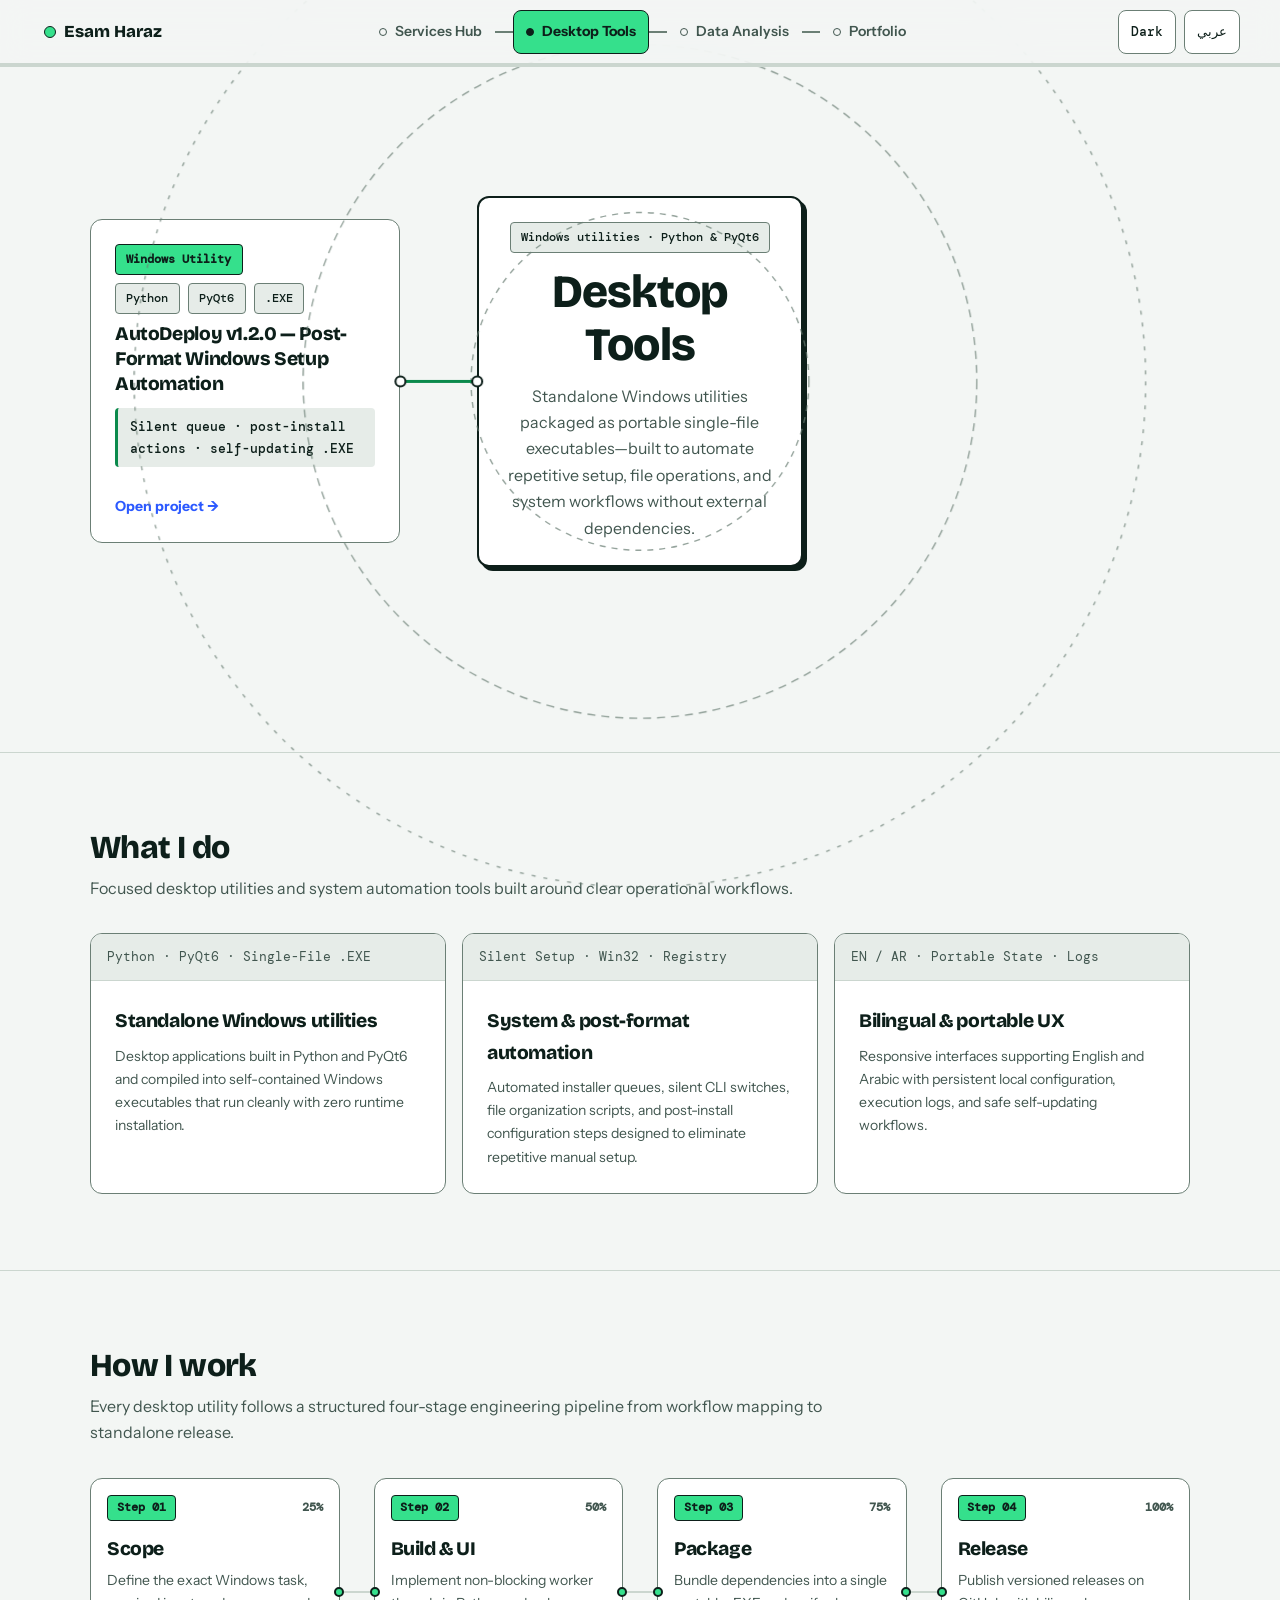
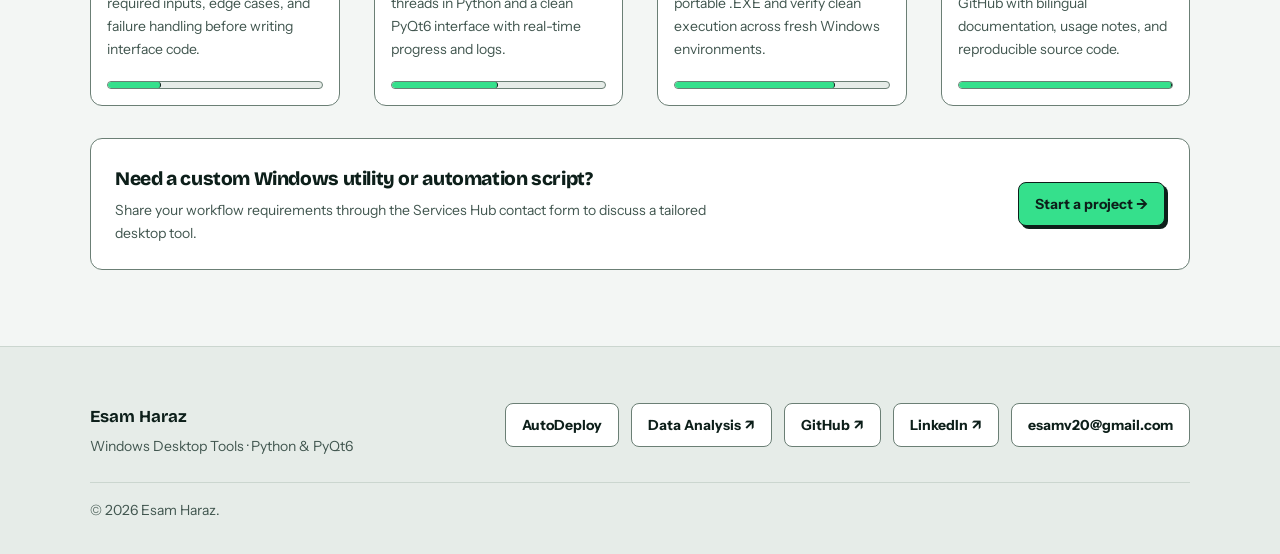
==== commit 8d925f8e: "Update version in AutoDeploy title to v1.0" ====
--- a/index.html
+++ b/index.html
@@ -176,7 +176,7 @@
                     </div>
                   </div>
                   <h2 class="ds-spider-node-title" data-i18n="p1Title">
-                    AutoDeploy v1.2.0 — Post-Format Windows Setup Automation
+                    AutoDeploy v1.0 — Post-Format Windows Setup Automation
                   </h2>
                 </div>
 
--- a/assets/ds.css
+++ b/assets/ds.css
@@ -1,7 +1,7 @@
 /* ============================================================================
    DESIGN SYSTEM v1.1 — SHARED PIPELINE ARCHITECTURE
    Author: Esam Haraz
-   Path: Data-Analysis/assets/projects/ds.css
+   Path: Desktop-Tools/assets/ds.css
    ============================================================================ */
 
 /* ----------------------------------------------------------------------------
@@ -87,6 +87,7 @@
 }
 
 /* Per-Site Accent & Line Overrides (Light Mode) */
+[data-site="deploy"],
 [data-site="autodeploy"] {
   --site-accent: var(--accent-deploy);
   --accent-line: #0B8A4C;
@@ -150,6 +151,7 @@
   color: var(--ink);
   line-height: 1.65;
   min-height: 100dvh;
+  padding-block-start: var(--header-h);
   overflow-x: hidden;
   max-inline-size: 100%;
   -webkit-font-smoothing: antialiased;
@@ -236,20 +238,39 @@
 }
 
 /* ----------------------------------------------------------------------------
-   3. SITE HEADER, MINI NODE-GRAPH NAV & MOBILE (<480px) DROPDOWN
+   3. FIXED GLASS SITE HEADER, MINI NODE-GRAPH NAV & MOBILE (<480px) DROPDOWN
    ---------------------------------------------------------------------------- */
 .ds-header {
-  position: sticky;
+  position: fixed;
   inset-block-start: 0;
+  inset-inline: 0;
   z-index: 900;
   block-size: var(--header-h);
-  background-color: var(--bg-paper);
+  background-color: rgba(243, 246, 244, 0.8);
+  backdrop-filter: blur(14px);
+  -webkit-backdrop-filter: blur(14px);
   border-block-end: 1px solid var(--rule);
   padding-inline: clamp(1rem, 4vw, 2.5rem);
   display: flex;
   align-items: center;
   justify-content: space-between;
   gap: var(--space-3);
+  transition: background-color 220ms ease, border-color 220ms ease, box-shadow 220ms ease;
+}
+
+[data-theme="dark"] .ds-header {
+  background-color: rgba(11, 20, 17, 0.8);
+}
+
+.ds-header.is-scrolled {
+  background-color: rgba(243, 246, 244, 0.88);
+  border-block-end-color: var(--rule-strong);
+  box-shadow: 0 6px 24px rgba(13, 31, 26, 0.08);
+}
+
+[data-theme="dark"] .ds-header.is-scrolled {
+  background-color: rgba(11, 20, 17, 0.88);
+  box-shadow: 0 8px 28px rgba(0, 0, 0, 0.35);
 }
 
 .ds-brand {
@@ -447,7 +468,7 @@
   inset-inline: 0;
   block-size: 3px;
   background-color: var(--rule);
-  z-index: 890;
+  z-index: 895;
   pointer-events: none;
 }
 
@@ -804,7 +825,7 @@
 }
 
 /* ----------------------------------------------------------------------------
-   8. SPIDER / RADIAL NETWORK GRAPH (HOME PAGE)
+   8. SPIDER / RADIAL NETWORK GRAPH (HOME PAGE + INTERACTIVE RINGS)
    ---------------------------------------------------------------------------- */
 .ds-spider-wrap {
   position: relative;
@@ -934,7 +955,18 @@
   }
 }
 
-/* Desktop Radial Layout over Concentric SVG Rings */
+/* Animated Orbit Keyframes for Concentric Rings */
+@keyframes dsRingOrbitCw {
+  from { stroke-dashoffset: 0; }
+  to   { stroke-dashoffset: -120; }
+}
+
+@keyframes dsRingOrbitCcw {
+  from { stroke-dashoffset: 0; }
+  to   { stroke-dashoffset: 120; }
+}
+
+/* Desktop Radial Layout over Concentric Animated SVG Rings */
 @media (min-width: 900px) {
   .ds-spider-canvas {
     display: grid;
@@ -954,14 +986,35 @@
     block-size: 100%;
     z-index: 3;
     pointer-events: none;
+    overflow: visible;
   }
 
   .ds-spider-ring {
     fill: none;
     stroke: var(--rule-strong);
-    stroke-width: 1.35;
-    stroke-dasharray: 5 5;
+    stroke-width: 1.4;
+    stroke-dasharray: 6 6;
     opacity: 0.72;
+    will-change: transform;
+    transition: stroke 260ms ease, opacity 260ms ease, stroke-width 260ms ease;
+    animation: dsRingOrbitCw 18s linear infinite;
+  }
+
+  .ds-spider-ring:nth-of-type(2) {
+    stroke-dasharray: 8 6;
+    animation-name: dsRingOrbitCcw;
+    animation-duration: 24s;
+  }
+
+  .ds-spider-ring:nth-of-type(3) {
+    stroke-dasharray: 4 8;
+    animation-duration: 32s;
+  }
+
+  .ds-spider-svg.is-interactive .ds-spider-ring {
+    stroke: var(--accent-line);
+    opacity: 0.85;
+    stroke-width: 1.75;
   }
 
   .ds-spider-edge-base {
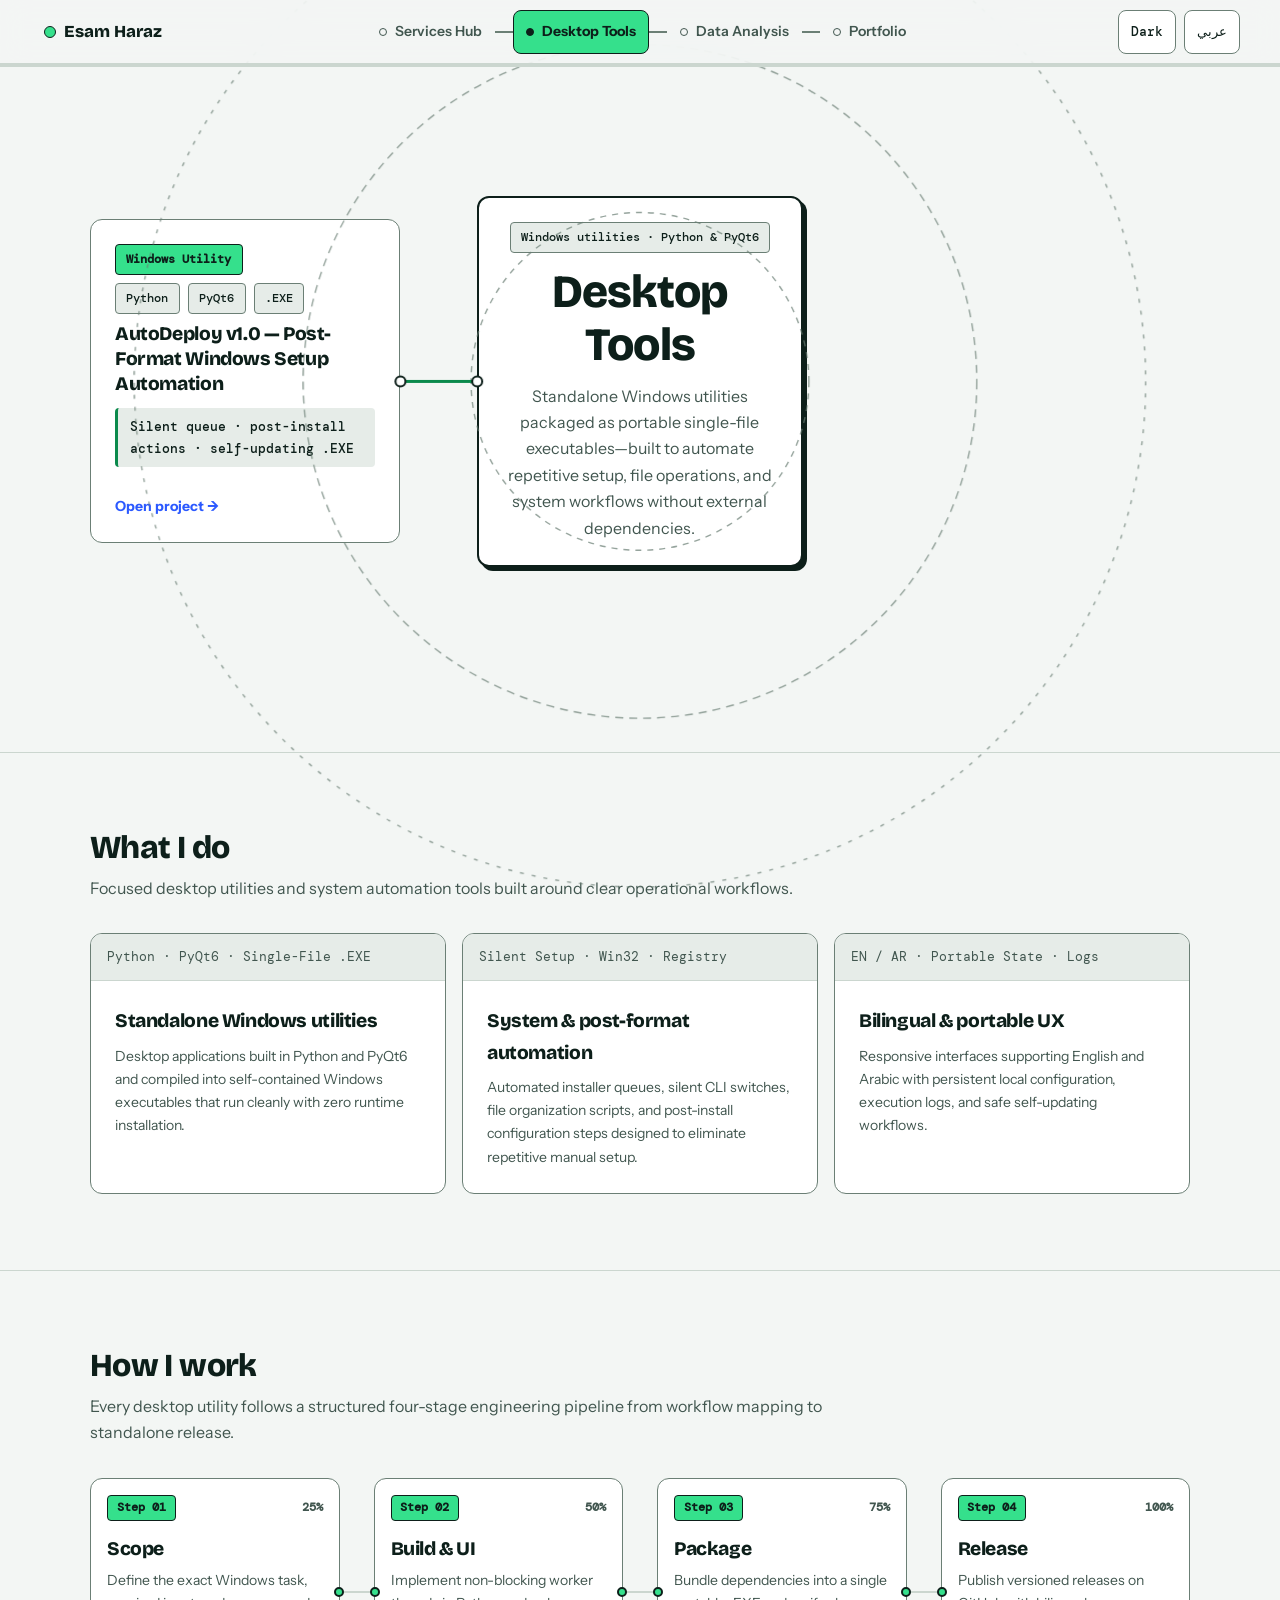
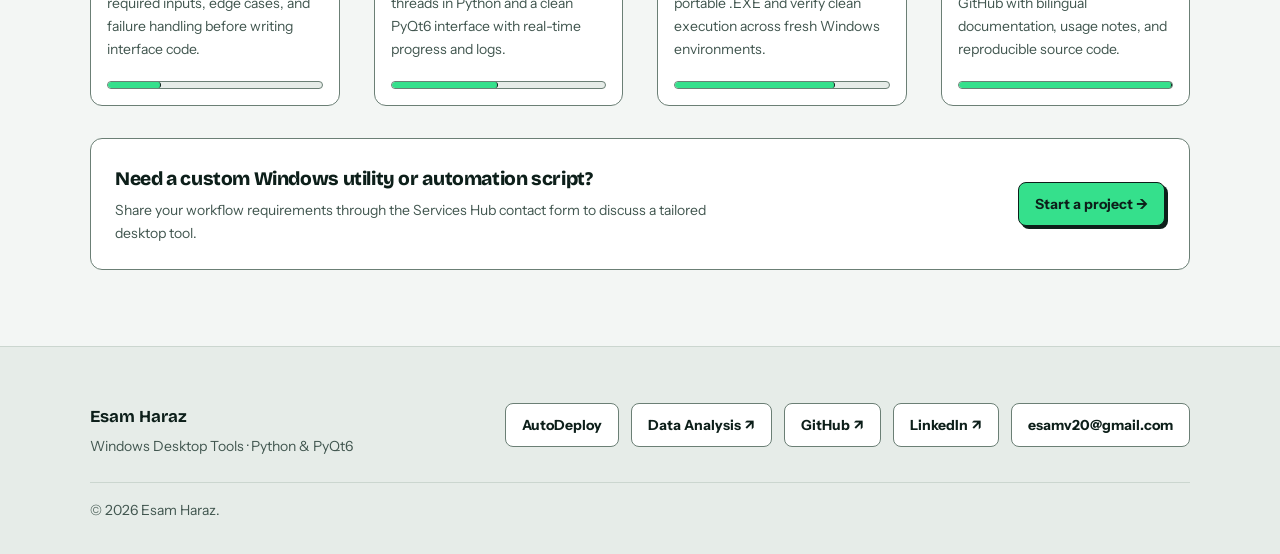
==== commit 2860efe5: "Update AutoDeploy version from 1.2.0 to 1.0" ====
--- a/index.html
+++ b/index.html
@@ -164,7 +164,7 @@
             <!-- Connected Project Nodes (Real <a> links for keyboard & No-JS) -->
             <div class="ds-spider-branches">
 
-              <!-- Branch 0: AutoDeploy v1.2.0 -->
+              <!-- Branch 0: AutoDeploy v1.0 -->
               <a href="./assets/projects/autodeploy/" class="ds-spider-node" data-branch="0">
                 <div>
                   <div class="ds-spider-node-top" style="margin-block-end: var(--space-2);">
@@ -431,7 +431,7 @@
         heroTitle: "Desktop Tools",
         heroLead: "Standalone Windows utilities packaged as portable single-file executables—built to automate repetitive setup, file operations, and system workflows without external dependencies.",
         p1Domain: "Windows Utility",
-        p1Title: "AutoDeploy v1.2.0 — Post-Format Windows Setup Automation",
+        p1Title: "AutoDeploy v1.0 — Post-Format Windows Setup Automation",
         p1Stat: "Silent queue · post-install actions · self-updating .EXE",
         p1Extra: "Automates post-format software installation with silent flags, sequential post-install file/registry steps, and persistent NTFS stream settings.",
         openProject: "Open project →",
@@ -467,7 +467,7 @@
         heroTitle: "أدوات سطح المكتب",
         heroLead: "أدوات مستقلة لنظام ويندوز مغلفة في ملفات تنفيذية محمولة (.EXE)—مصممة لأتمتة تثبيت البرامج وإدارة الملفات ومهام النظام المتكررة بدون أي متطلبات تثبيت خارجية.",
         p1Domain: "أداة ويندوز",
-        p1Title: "AutoDeploy v1.2.0 — أتمتة إعداد الويندوز بعد الفورمات",
+        p1Title: "AutoDeploy v1.0 — أتمتة إعداد الويندوز بعد الفورمات",
         p1Stat: "طابور تثبيت صامت · خطوات ما بعد التثبيت · ملف .EXE محمول",
         p1Extra: "يؤتمت تثبيت البرامج بعد فورمات الويندوز بأوامر التثبيت الصامت، وخطوات نسخ الملفات وتعديل الريجستري، وحفظ الإعدادات داخل تدفقات NTFS.",
         openProject: "فتح المشروع ←",
